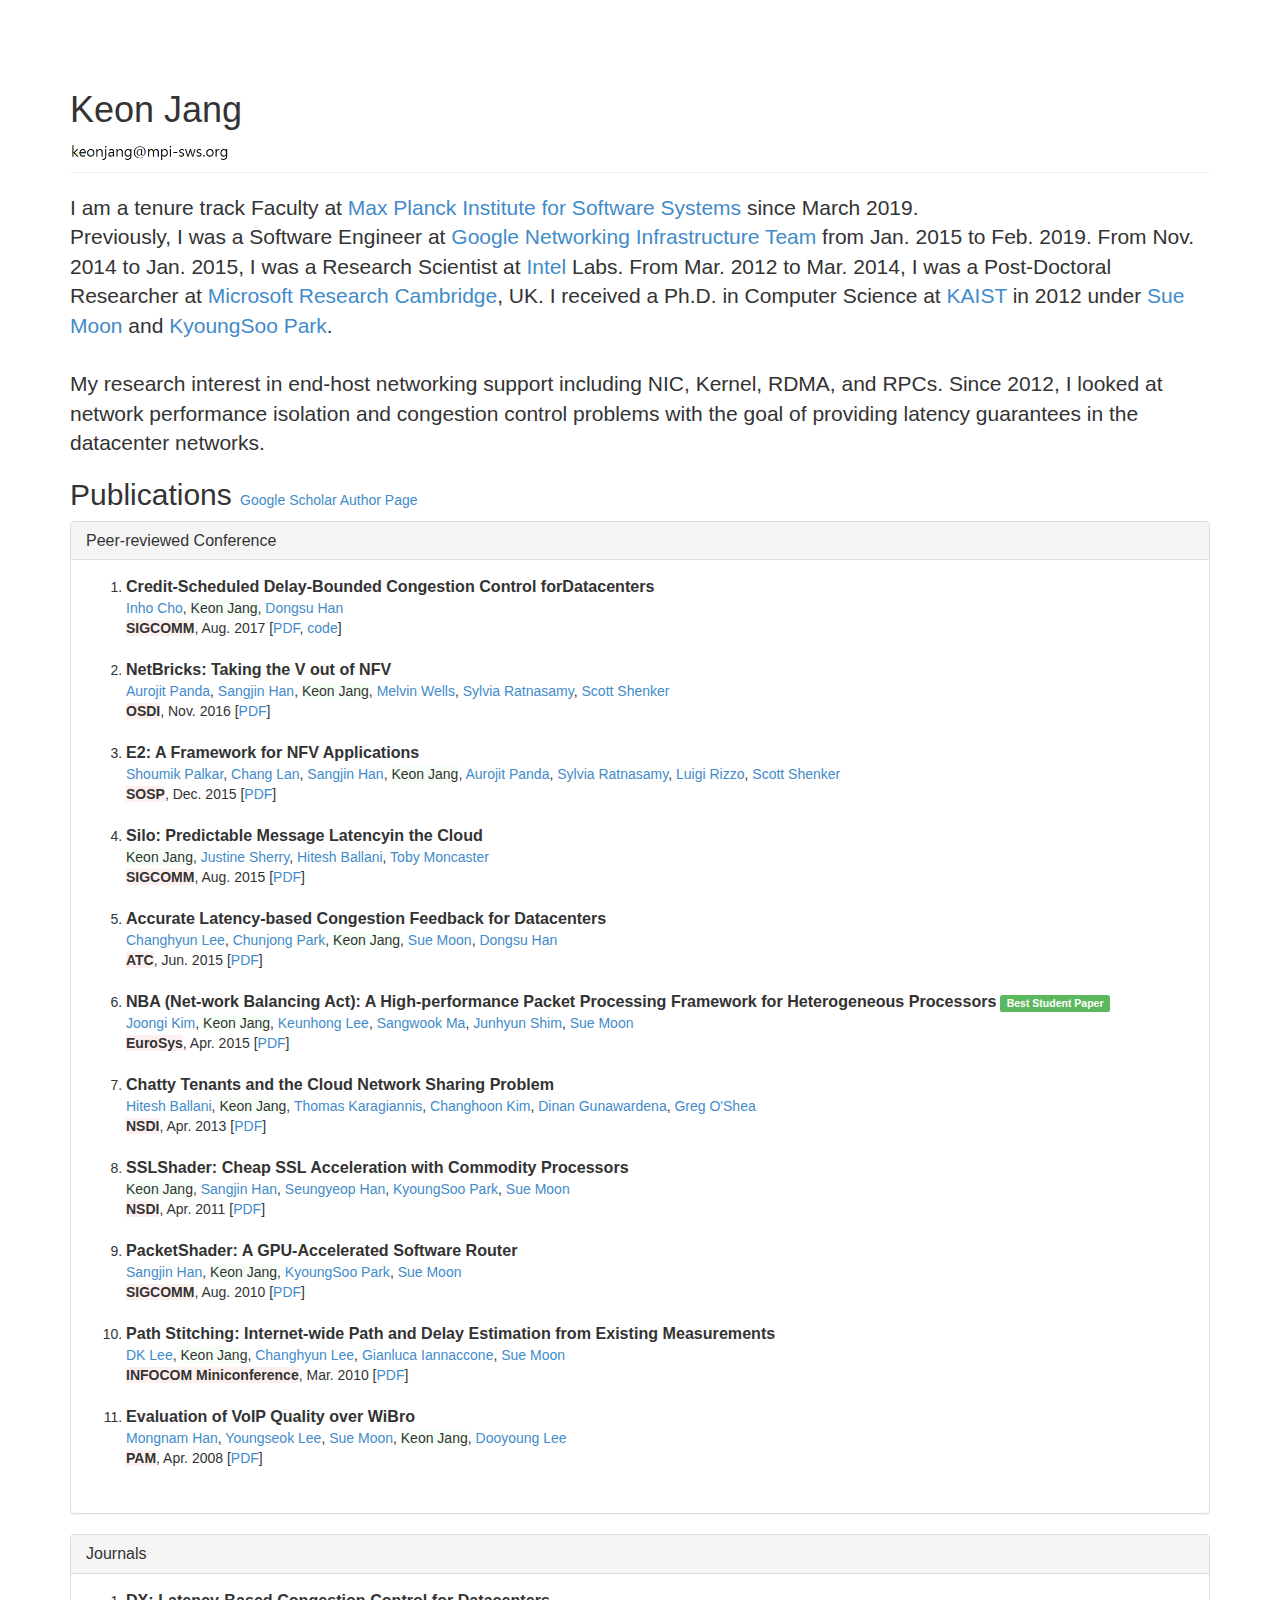
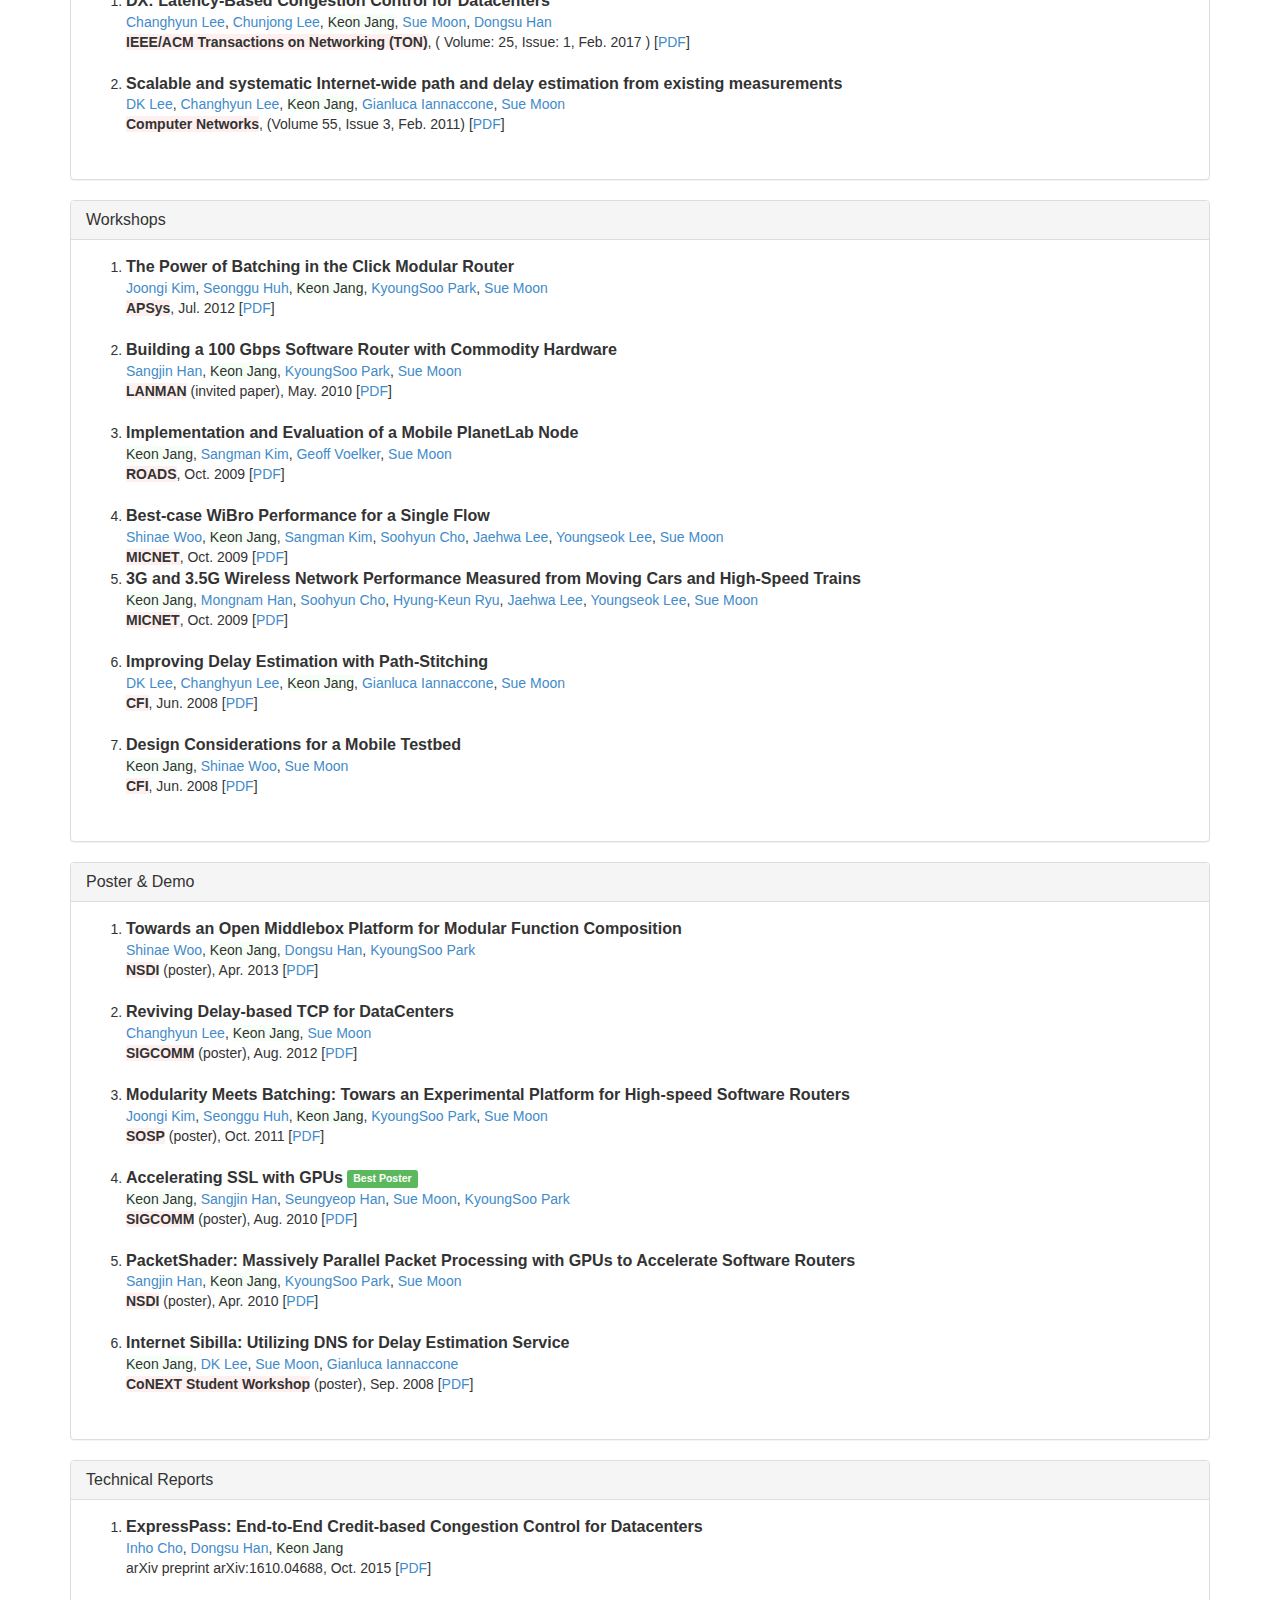
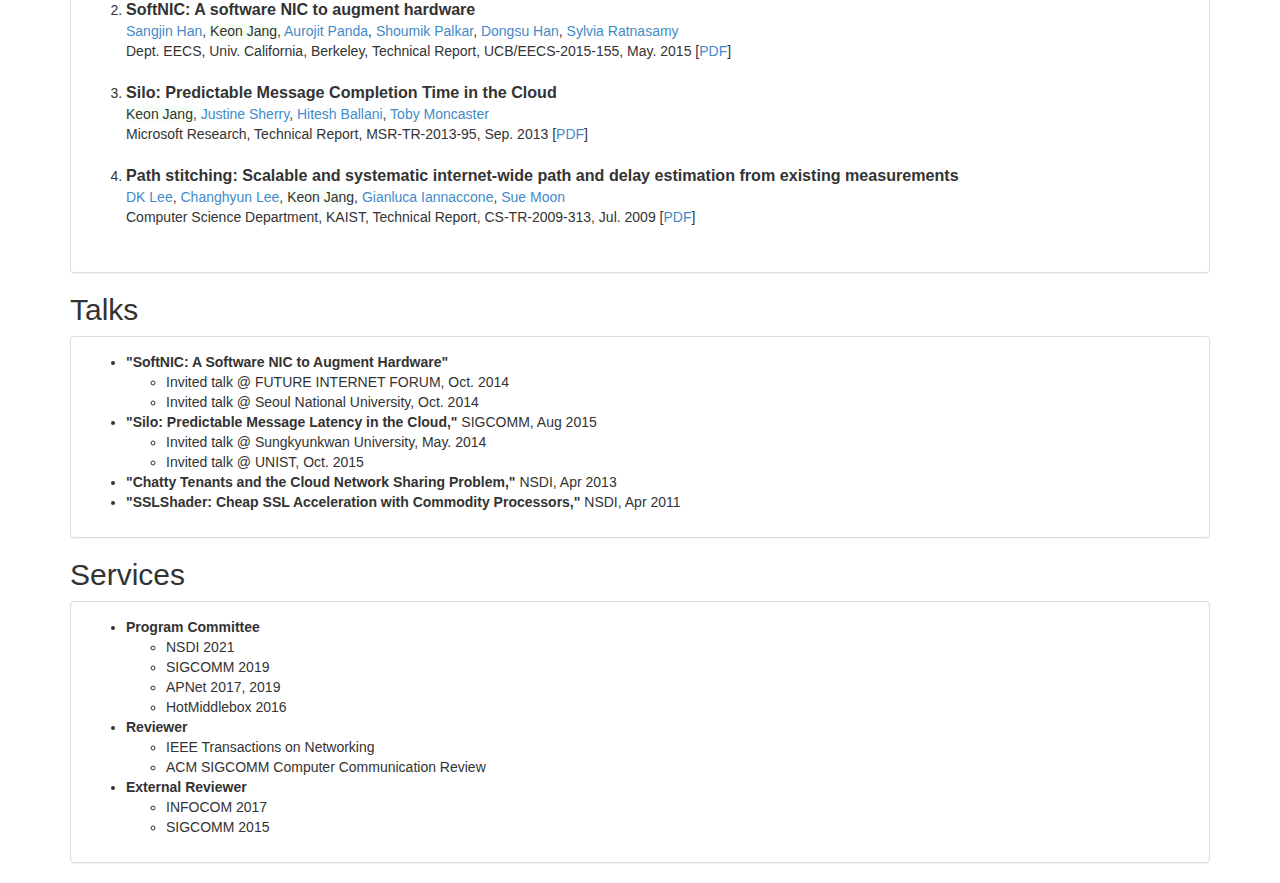
==== index.html @ 99f1eaac "Update index.html" ====
<!DOCTYPE html>
<html lang="en">
  <head>
    <meta charset="utf-8">
    <meta name="viewport" content="width=device-width, initial-scale=1.0">
    <meta name="author" content="Keon Jang">

    <title>Keon Jang</title>

    <!-- Bootstrap core CSS -->
    <link href="bootstrap/dist/css/bootstrap.css" rel="stylesheet">
    <link href="bootstrap/assets/css/docs.css" rel="stylesheet">

    <!-- Custom styles for this template -->
    <link href="sticky-footer-navbar.css" rel="stylesheet">
    <link rel="stylesheet" href="aboutv2.css" type="text/css" charset="UTF-8" media="all" />

    <!-- HTML5 shim and Respond.js IE8 support of HTML5 elements and media queries -->
    <!--[if lt IE 9]>
      <script src="../../assets/js/html5shiv.js"></script>
      <script src="../../assets/js/respond.min.js"></script>
    <![endif]-->
  </head>

  <body>
    <!-- Wrap all page content here -->
    <div id="wrap">

      <!-- Fixed navbar -->
      <!--<div class="navbar navbar-default navbar-fixed-top">
        <div class="container">
          <div class="navbar-header">
            <button type="button" class="navbar-toggle" data-toggle="collapse" data-target=".navbar-collapse">
              <span class="icon-bar"></span>
              <span class="icon-bar"></span>
              <span class="icon-bar"></span>
            </button>
          </div>
          <div class="collapse navbar-collapse">
            <ul class="nav navbar-nav">
              <li class="active"><a href="#">Home</a></li>
              <li><a href="#about">About</a></li>
              <li><a href="#contact">Contact</a></li>
              <li class="dropdown">
                <a href="#" class="dropdown-toggle" data-toggle="dropdown">Dropdown <b class="caret"></b></a>
                <ul class="dropdown-menu">
                  <li><a href="#">Action</a></li>
                  <li><a href="#">Another action</a></li>
                  <li><a href="#">Something else here</a></li>
                  <li class="divider"></li>
                  <li class="dropdown-header">Nav header</li>
                  <li><a href="#">Separated link</a></li>
                  <li><a href="#">One more separated link</a></li>
                </ul>
              </li>
            </ul>
          </div>
        </div>
      </div>-->

      <!-- Begin page content -->
      <!-- Begin page content -->
      <div class="container">
        <div class="page-header">
          <div >
          <h1 style="margin-top:30px;">Keon Jang </h1>
			<img src="./email.png" width="160" />
          </div>
          <!-- <div class="right" style="margin-top:-150px; margin-right:10px;">
          <img src="./profile.jpg" width="160" /> 
          </div> -->
        </div>
       
<p class="lead">
I am a tenure track Faculty at <a href="https://www.mpi-sws.org"> Max Planck Institute for Software Systems </a> since March 2019.<br>
Previously, I was a Software Engineer at <a href="https://research.google.com/teams/netsys/">Google Networking Infrastructure Team</a> from Jan. 2015 to Feb. 2019. 
From Nov. 2014 to Jan. 2015, I was a Research Scientist at <a href="http://www.intel.com">Intel</a> Labs.
From Mar. 2012 to Mar. 2014, I was a Post-Doctoral Researcher at <a href="https://www.microsoft.com/en-us/research/lab/microsoft-research-cambridge/">Microsoft Research Cambridge</a>, UK.
I received a Ph.D. in Computer Science at <a href="http://www.kaist.edu/html/en/index.html">KAIST</a> in 2012 under <a href="http://an.kaist.ac.kr/~sbmoon">Sue Moon</a> and <a href="http://www.ndsl.kaist.edu/~kyoungsoo/">KyoungSoo Park</a>.
<br><br>
My research interest in end-host networking support including NIC, Kernel, RDMA, and RPCs. 
Since 2012, I looked at network performance isolation and congestion control problems with the goal of providing latency guarantees in the datacenter networks. 	
<!--
I am applying for a faculty position and below are my application packet.
<ul>
<li><a href="cv.pdf">CV</a></li>
<li><a href="research_statement.pdf">Research Statement</a></li>
<li><a href="teaching_statement.pdf">Teaching Statement</a></li>
</ul>
-->


<h2>Publications <small style="font-size:14px;"><a href="https://scholar.google.com/citations?user=L-nHQIkAAAAJ&hl=en&oi=ao">Google Scholar Author Page</a></small></h2>

<div class="panel panel-default">
    <div class="panel-heading">
    <h3 class="panel-title">Peer-reviewed Conference</h3>
    </div>
    <div class="panel-body">
	<ol class="pub">
	
	<li><strong class="title">Credit-Scheduled Delay-Bounded Congestion Control forDatacenters</strong> </li>
	<ul>
		<li>
			<a class="inho">Inho Cho</a>, 
			<span class="myname">Keon Jang</span>, 
			<a class="dongsu">Dongsu Han</a> 
		</li>
		<li><strong>SIGCOMM</strong>, Aug. 2017 [<a href="papers/sigcomm17ep.pdf">PDF</a>,
		<a href="https://github.com/kaist-ina/ns2-xpass">code</a>]</li>
		<br />
	</ul>
	</li>
		
    <li><strong class="title">NetBricks: Taking the V out of NFV</strong> </li>
    <ul>
        <li>
		  <a class="panda">Aurojit Panda</a>, 
		  <a class="sangjin">Sangjin Han</a>,
		  <span class="myname">Keon Jang</span>, 
		  <a class="melvin">Melvin Wells</a>, 
		  <a class="sylvia">Sylvia Ratnasamy</a>, 
		  <a class="scott">Scott Shenker</a>
		</li>
        <li><strong>OSDI</strong>, Nov. 2016 [<a href="papers/osdi16netbricks.pdf">PDF</a>] </li>
		<br />
    </ul>
    </li>
	
    <li></a><strong class="title">E2: A Framework for NFV Applications</strong> </li>
    <ul>
        <li>
		  <a class="shoumik">Shoumik Palkar</a>,
		  <a class="chang">Chang Lan</a>, 
		  <a class="sangjin">Sangjin Han</a>,
		  <span class="myname">Keon Jang</span>, 
		  <a class="panda">Aurojit Panda</a>, 
		  <a class="sylvia">Sylvia Ratnasamy</a>, 
		  <a class="luigi">Luigi Rizzo</a>, 
		  <a class="scott">Scott Shenker</a>
		</li>
        <li><strong>SOSP</strong>, Dec. 2015 [<a href="papers/sosp15e2.pdf">PDF</a>] </li>
		<br />
    </ul>

	<li></a><strong class="title">Silo: Predictable Message Latencyin the Cloud</strong> </li>
    <ul>
        <li>
		  <span class="myname">Keon Jang</span>, 
		  <a class="justine">Justine Sherry</a>, 
		  <a class="hitesh">Hitesh Ballani</a>, 
		  <a class="toby">Toby Moncaster</a>
		</li>
        <li><strong>SIGCOMM</strong>, Aug. 2015 [<a href="papers/sigcomm15silo.pdf">PDF</a>] </li>
		<br />
    </ul>
	
	<li></a><strong class="title">Accurate Latency-based Congestion Feedback for Datacenters</strong> </li>
    <ul>
        <li>
		  <a class="changhyun">Changhyun Lee</a>, 
		  <a class="chunjong">Chunjong Park</a>, 
		  <span class="myname">Keon Jang</span>, 
		  <a class="sue">Sue Moon</a>, 
		  <a class="dongsu">Dongsu Han</a> 
		</li>
        <li><strong>ATC</strong>, Jun. 2015 [<a href="papers/atc15dx.pdf">PDF</a>] </li>
		<br />
    </ul>

	<li></a><strong class="title">NBA (Net-work Balancing Act): A High-performance Packet Processing Framework for Heterogeneous Processors</strong>  <span class="label label-success">Best Student Paper</span> </li>
    <ul>
        <li>
		  <a class="joongi">Joongi Kim</a>, 
		  <span class="myname">Keon Jang</span>, 
		  <a class="keunhong">Keunhong Lee</a>,
		  <a class="sangwook">Sangwook Ma</a>,
		  <a class="junhyun">Junhyun Shim</a>,
		  <a class="sue">Sue Moon</a>
		</li>
        <li><strong>EuroSys</strong>, Apr. 2015 [<a href="papers/eurosys15nba.pdf">PDF</a>] </li>
		<br />
    </ul>

	<li></a><strong class="title">Chatty Tenants and the Cloud Network Sharing Problem</strong> </li>
    <ul>
        <li>
			<a class="hitesh">Hitesh Ballani</a>, 
			<span class="myname">Keon Jang</span>, 
			<a class="thomas">Thomas Karagiannis</a>,
			<a class="changhoon">Changhoon Kim</a>,
			<a class="dinan">Dinan Gunawardena</a>,
			<a class="greg">Greg O'Shea</a>
		</li>
        <li><strong>NSDI</strong>, Apr. 2013 [<a href="papers/nsdi13hadrian.pdf">PDF</a>] </li>
		<br />
    </ul>

	<li></a><strong class="title">SSLShader: Cheap SSL Acceleration with Commodity Processors</strong> </li>
    <ul>
        <li>
		  <span class="myname">Keon Jang</span>, 
		  <a class="sangjin">Sangjin Han</a>,
		  <a class="seungyeop">Seungyeop Han</a>,
		  <a class="kyoungsoo">KyoungSoo Park</a>,
		  <a class="sue">Sue Moon</a>
		</li>
        <li><strong>NSDI</strong>, Apr. 2011 [<a href="papers/nsdi11ssl.pdf">PDF</a>] </li>
		<br />
    </ul>

	<li></a><strong class="title">PacketShader: A GPU-Accelerated Software Router</strong> </li>
    <ul>
        <li>
		  <a class="sangjin">Sangjin Han</a>,
		  <span class="myname">Keon Jang</span>, 
		  <a class="kyoungsoo">KyoungSoo Park</a>,
		  <a class="sue">Sue Moon</a>
		</li>
        <li><strong>SIGCOMM</strong>, Aug. 2010 [<a href="papers/sigcomm10ps.pdf">PDF</a>] </li>
		<br />
    </ul>
	
	<li></a><strong class="title">Path Stitching: Internet-wide Path and Delay Estimation from Existing Measurements</strong> </li>
    <ul>
        <li>
		  <a class="dk">DK Lee</a>,
		  <span class="myname">Keon Jang</span>, 
		  <a class="changhyun">Changhyun Lee</a>, 
		  <a class="gianluca">Gianluca Iannaccone</a>,
		  <a class="sue">Sue Moon</a>
		</li>
        <li><strong>INFOCOM Miniconference</strong>, Mar. 2010 [<a href="papers/infocom10ps.pdf">PDF</a>] </li>
		<br />
    </ul>
	
	<li></a><strong class="title">Evaluation of VoIP Quality over WiBro</strong> </li>
    <ul>
        <li>
		  <a class="mongnam">Mongnam Han</a>,
		  <a class="youngseok">Youngseok Lee</a>,
		  <a class="sue">Sue Moon</a>,
		  <span class="myname">Keon Jang</span>, 
		  <a class="dooyoung">Dooyoung Lee</a>
		</li>
        <li><strong>PAM</strong>, Apr. 2008 [<a href="papers/pam08wibro.pdf">PDF</a>] </li>
		<br />
    </ul>
	
    </ol>
    </div>
</div>

<div class="panel panel-default">
    <div class="panel-heading">
    <h3 class="panel-title">Journals</h3>
    </div>
    <div class="panel-body">
	<ol class="pub">
		<li><strong class="title">DX: Latency-Based Congestion Control for Datacenters</strong>
		<ul>
			<li>
				<a class="changhyun">Changhyun Lee</a>, 
				<a class="chunjong">Chunjong Lee</a>, 
				<span class="myname">Keon Jang</span>, 
				<a class="sue">Sue Moon</a>,
				<a class="dongsu">Dongsu Han</a>
			</li>
			<li> <strong>IEEE/ACM Transactions on Networking (TON)</strong>, ( Volume: 25, Issue: 1, Feb. 2017 ) [<a href="papers/ton17dx.pdf">PDF</a>]</li>
		</ul>
        <br />
		
		<li><strong class="title">Scalable and systematic Internet-wide path and delay estimation from existing measurements</strong>
		<ul>
			<li>
				<a class="dk">DK Lee</a>, 
				<a class="changhyun">Changhyun Lee</a>, 
				<span class="myname">Keon Jang</span>, 
				<a class="gianluca">Gianluca Iannaccone</a>,
				<a class="sue">Sue Moon</a>
			</li>
			<li> <strong>Computer Networks</strong>, (Volume 55, Issue 3, Feb. 2011) [<a href="papers/cn11ps.pdf">PDF</a>]</li>
		</ul>
        <br />
	</ol>
	</div>
</div>

<div class="panel panel-default">
    <div class="panel-heading">
    <h3 class="panel-title">Workshops</h3>
    </div>
    <div class="panel-body">
	<ol class="pub">
		<li><strong class="title">The Power of Batching in the Click Modular Router</strong>
		<ul>
			<li>
				<a class="joongi">Joongi Kim</a>,
				<a class="seonggu">Seonggu Huh</a>,
				<span class="myname">Keon Jang</span>, 
				<a class="kyoungsoo">KyoungSoo Park</a>,
				<a class="sue">Sue Moon</a>
			</li>
			<li> <strong>APSys</strong>, Jul. 2012 [<a href="papers/apsys12doubleclick.pdf">PDF</a>]</li>
        <br />
		</ul>
		
		<li><strong class="title">Building a 100 Gbps Software Router with Commodity Hardware</strong>
		<ul>
			<li>
				<a class="sangjin">Sangjin Han</a>,
				<span class="myname">Keon Jang</span>, 
				<a class="kyoungsoo">KyoungSoo Park</a>,
				<a class="sue">Sue Moon</a>
			</li>
		<li> <strong>LANMAN</strong> (invited paper), May. 2010 [<a href="papers/lanman10.pdf">PDF</a>]</li>
		</ul>
        <br />

		<li><strong class="title">Implementation and Evaluation of a Mobile PlanetLab Node</strong>
		<ul>
			<li>
				<span class="myname">Keon Jang</span>, 
				<a class="sangman">Sangman Kim</a>,
				<a class="geoff">Geoff Voelker</a>,
				<a class="sue">Sue Moon</a>
			</li>
		<li> <strong>ROADS</strong>, Oct. 2009 [<a href="papers/roads09.pdf">PDF</a>]</li>
		</ul>
        <br />

		<li><strong class="title">Best-case WiBro Performance for a Single Flow</strong>
		<ul>
			<li>
				<a class="shinae">Shinae Woo</a>,
				<span class="myname">Keon Jang</span>, 
				<a class="sangman">Sangman Kim</a>,
				<a class="soohyun">Soohyun Cho</a>,
				<a class="jaehwa">Jaehwa Lee</a>,
				<a class="youngseok">Youngseok Lee</a>,
				<a class="sue">Sue Moon</a>
			</li>
		<li> <strong>MICNET</strong>, Oct. 2009 [<a href="papers/micnet09wibro.pdf">PDF</a>]</li>
		</ul>
		
		<li><strong class="title">3G and 3.5G Wireless Network Performance Measured from Moving Cars and High-Speed Trains</strong>
		<ul>
			<li>
				<span class="myname">Keon Jang</span>, 
				<a class="shinae">Mongnam Han</a>,
				<a class="soohyun">Soohyun Cho</a>,
				<a class="hyungkeun">Hyung-Keun Ryu</a>,
				<a class="jaehwa">Jaehwa Lee</a>,
				<a class="youngseok">Youngseok Lee</a>,
				<a class="sue">Sue Moon</a>
			</li>
		<li> <strong>MICNET</strong>, Oct. 2009 [<a href="papers/micnet09trains.pdf">PDF</a>]</li>
		</ul>
        <br />
		
		<li><strong class="title">Improving Delay Estimation with Path-Stitching</strong>
		<ul>
			<li>
				<a class="dk">DK Lee</a>,
				<a class="changhyun">Changhyun Lee</a>,
				<span class="myname">Keon Jang</span>, 
				<a class="gianluca">Gianluca Iannaccone</a>,
				<a class="sue">Sue Moon</a>
			</li>
		<li> <strong>CFI</strong>, Jun. 2008 [<a href="papers/cfi08ps.pdf">PDF</a>]</li>
		</ul>
        <br />
		
		<li><strong class="title">Design Considerations for a Mobile Testbed</strong>
		<ul>
			<li>

				<span class="myname">Keon Jang</span>, 
				<a class="shinae">Shinae Woo</a>,
				<a class="sue">Sue Moon</a>
			</li>
		<li> <strong>CFI</strong>, Jun. 2008 [<a href="papers/cfi08mpl.pdf">PDF</a>]</li>
		</ul>
        <br />
	</ol>
	</div>
</div>

<div class="panel panel-default">
    <div class="panel-heading">
    <h3 class="panel-title">Poster &amp; Demo</h3>
    </div>
    <div class="panel-body">
	<ol class="pub">
		<li><strong class="title">Towards an Open Middlebox Platform for Modular Function Composition</strong></li>
		<ul>
			<li>
				<a class="shinae">Shinae Woo</a>, 
				<span class="myname">Keon Jang</span>, 
				<a class="dongsu">Dongsu Han</a>, 
				<a class="kyoungsoo">KyoungSoo Park</a> 
			</li>
			<li> <strong>NSDI</strong> (poster), Apr. 2013 [<a href="posters/nsdi13mos.pdf">PDF</a>]</li>
		</ul>
        <br />

		<li><strong class="title">Reviving Delay-based TCP for DataCenters</strong>
		<ul>
			<li>
				<a class="changhyun">Changhyun Lee</a>, 
				<span class="myname">Keon Jang</span>, 
				<a class="sue">Sue Moon</a>
			</li>
			<li> <strong>SIGCOMM</strong> (poster), Aug. 2012 [<a href="posters/sigcomm12dx.pdf">PDF</a>]</li>
		</ul>
        <br />
		
		<li><strong class="title">Modularity Meets Batching: Towars an Experimental Platform for High-speed Software Routers</strong>
		<ul>
			<li>
				<a class="joongi">Joongi Kim</a>,
				<a class="seonggu">Seonggu Huh</a>,
				<span class="myname">Keon Jang</span>, 
				<a class="kyoungsoo">KyoungSoo Park</a>,
				<a class="sue">Sue Moon</a>
			</li>
			<li> <strong>SOSP</strong> (poster), Oct. 2011 [<a href="posters/sosp11doubleclick.pdf">PDF</a>]</li>
        <br />
		</ul>
		
		<li><strong class="title">Accelerating SSL with GPUs</strong> <span class="label label-success">Best Poster</span>
		<ul>
			<li> 
				<span class="myname">Keon Jang</span>, 
				<a class="sangjin">Sangjin Han</a>, 
				<a class="seungyeop">Seungyeop Han</a>, 
				<a class="sue">Sue Moon</a>, 
				<a class="kyoungsoo">KyoungSoo Park</a>
			</li>
			<li> <strong>SIGCOMM</strong> (poster), Aug. 2010 [<a href="posters/sigcomm10ssl.pdf">PDF</a>]</li>
        <br />
		</ul>
	
		<li><strong class="title">PacketShader: Massively Parallel Packet Processing with GPUs to Accelerate Software Routers</strong>
		<ul>
			<li>
				<a class="sangjin">Sangjin Han</a>,
				<span class="myname">Keon Jang</span>, 
				<a class="kyoungsoo">KyoungSoo Park</a>,
				<a class="sue">Sue Moon</a>
			</li>
		<li> <strong>NSDI</strong> (poster), Apr. 2010 [<a href="posters/nsdi10ps.pdf">PDF</a>]</li>
		</ul>
        <br />

		<li><strong class="title">Internet Sibilla: Utilizing DNS for Delay Estimation Service</strong>
		<ul>
			<li>
				<span class="myname">Keon Jang</span>, 
				<a class="dk">DK Lee</a>,
				<a class="sue">Sue Moon</a>,
				<a class="gianluca">Gianluca Iannaccone</a>
			</li>
		<li> <strong>CoNEXT Student Workshop</strong> (poster), Sep. 2008 [<a href="posters/conext08sibilla.pdf">PDF</a>]</li>
		</ul>
        <br />

	</ol>
	</div>
</div>

<div class="panel panel-default">
    <div class="panel-heading">
    <h3 class="panel-title">Technical Reports</h3>
    </div>
    <div class="panel-body">
	<ol class="pub">
		<li><strong class="title">ExpressPass: End-to-End Credit-based Congestion Control for Datacenters</strong>
		<ul>
			<li>
				<a class="inho">Inho Cho</a>,
				<a class="dongsu">Dongsu Han</a>, 
				<span class="myname">Keon Jang</span> 
			</li>
		<li> arXiv preprint arXiv:1610.04688, Oct. 2015 [<a href="https://arxiv.org/pdf/1610.04688">PDF</a>]</li>
		</ul>
        <br />
		
		<li><strong class="title">SoftNIC: A software NIC to augment hardware</strong>
		<ul>
			<li>
				<a class="sangjin">Sangjin Han</a>,
				<span class="myname">Keon Jang</span>, 
				<a class="panda">Aurojit Panda</a>, 
				<a class="shoumik">Shoumik Palkar</a>,
				<a class="dongsu">Dongsu Han</a>, 
				<a class="sylvia">Sylvia Ratnasamy</a> 
			</li>
		<li> Dept. EECS, Univ. California, Berkeley, Technical Report, UCB/EECS-2015-155, May. 2015 [<a href="papers/ucb15softnic.pdf">PDF</a>]</li>
		</ul>
        <br />
		
		<li><strong class="title">Silo: Predictable Message Completion Time in the Cloud</strong>
		<ul>
			<li>
				<span class="myname">Keon Jang</span>, 
				<a class="justine">Justine Sherry</a>, 
				<a class="hitesh">Hitesh Ballani</a>, 
				<a class="toby">Toby Moncaster</a>
			</li>
		<li> Microsoft Research, Technical Report, MSR-TR-2013-95, Sep. 2013 [<a href="papers/msr13silo.pdf">PDF</a>]</li>
		</ul>
        <br />
		
		<li><strong class="title">Path stitching: Scalable and systematic internet-wide path and delay estimation from existing measurements</strong>
		<ul>
			<li>
				<a class="dk">DK Lee</a>,
				<a class="changhyun">Changhyun Lee</a>,
				<span class="myname">Keon Jang</span>, 
				<a class="gianluca">Gianluca Iannaccone</a>,
				<a class="sue">Sue Moon</a>
			</li>
		<li> Computer Science Department, KAIST, Technical Report, CS-TR-2009-313, Jul. 2009 [<a href="papers/kaist09ps.pdf">PDF</a>]</li>
		</ul>
        <br />
	</ol>
	</div>
</div>



<h2>Talks</h2>
<div class="panel panel-default">
<div class="panel-body">
<ul>
	<li><strong>"SoftNIC: A Software NIC to Augment Hardware"</strong></li>
	<ul>
		<li>Invited talk @ FUTURE INTERNET FORUM, Oct. 2014 </li>
		<li>Invited talk @ Seoul National University, Oct. 2014</li>
	</ul>
	<li><strong>"Silo: Predictable Message Latency in the Cloud,"</strong> SIGCOMM, Aug 2015 </li>
	<ul>
        <li>Invited talk @ Sungkyunkwan University, May. 2014 </li>
		<li>Invited talk @ UNIST, Oct. 2015</li>
    </ul>
	<li><strong>"Chatty Tenants and the Cloud Network Sharing Problem,"</strong> NSDI, Apr 2013 </li>
    <li><strong>"SSLShader: Cheap SSL Acceleration with Commodity Processors,"</strong> NSDI, Apr 2011 </li>
</ul>
</div>
</div>

<h2>Services</h2>
<div class="panel panel-default">
<div class="panel-body">
<ul>
    <li><strong>Program Committee</strong>
    <ul>
	    <li>NSDI 2021</li>    
	    <li>SIGCOMM 2019</li>
	    <li>APNet 2017, 2019</li>
	    <li>HotMiddlebox 2016</li>
    </ul>
    <li><strong>Reviewer</strong>
    <ul>
        <li>IEEE Transactions on Networking</li>
		<li>ACM SIGCOMM Computer Communication Review</li>
    </ul>
    </li>
    <li><strong>External Reviewer</strong>
    <ul>
        <li>INFOCOM 2017</li>
        <li>SIGCOMM 2015</li>
     </ul></li>

</ul>
</div>
</div>


    <!-- Bootstrap core JavaScript
    ================================================== -->
    <!-- Placed at the end of the document so the pages load faster -->
    <script src="bootstrap/assets/js/jquery.js"></script>
    <script src="bootstrap/dist/js/bootstrap.min.js"></script>
<script type="text/javascript">
	var coauthors = new Array();

	coauthors["keon"] = "http://research.microsoft.com/en-us/people/keonjang/";
	coauthors["sue"] = "http://an.kaist.ac.kr/~sbmoon/";
	coauthors["kyoungsoo"] = "http://www.ndsl.kaist.edu/~kyoungsoo/";
    coauthors["sangjin"] = "http://www.eecs.berkeley.edu/~sangjin/";
	coauthors["sue"] = "http://an.kaist.ac.kr/~sbmoon/";
	//coauthors["inho"] = "";
	coauthors["dongsu"] = "http://ina.kaist.ac.kr/~dongsuh/";
	coauthors["panda"] = "https://people.eecs.berkeley.edu/~apanda/";
	//coauthors["melvin"] = "";
	coauthors["sylvia"] = "https://people.eecs.berkeley.edu/~sylvia/";
	coauthors["scott"] = "https://www2.eecs.berkeley.edu/Faculty/Homepages/shenker.html";
	coauthors["shoumik"] = "https://shoumik.xyz/";
	coauthors["chang"] = "https://changlan.org/";
	coauthors["luigi"] = "http://info.iet.unipi.it/~luigi/";
	coauthors["justine"] = "http://people.eecs.berkeley.edu/~justine/";
	coauthors["toby"] = "http://www.moncaster.com/about.html";
	coauthors["hitesh"] = "https://www.microsoft.com/en-us/research/people/hiballan/";
	coauthors["joongi"] = "https://an.kaist.ac.kr/~joongi/";
	coauthors["changhyun"] = "http://an.kaist.ac.kr/~chlee/";
	coauthors["chunjong"] = "https://nmsl.kaist.ac.kr/~cjpark/";
	coauthors["keunhong"] = "https://an.kaist.ac.kr/~khlee/";
	coauthors["sangwook"] = "https://an.kaist.ac.kr/~sangwook/";
	coauthors["junhyun"] = "https://an.kaist.ac.kr/~junhyun/";
	coauthors["thomas"] = "https://www.microsoft.com/en-us/research/people/thomkar/";
	coauthors["changhoon"] = "https://www.linkedin.com/in/changhoon-kim-b3394317";
	//coauthors["dinan"] = "https://uk.linkedin.com/in/dinangunawardena";
	coauthors["greg"] = "https://www.microsoft.com/en-us/research/people/gregos/";
	//coauthors["dk"] = "http://an.kaist.ac.kr/~dklee/";
	//coauthors["gianluca"] = "https://www.linkedin.com/in/gianluca-iannaccone-7036491";
	//coauthors["mongnam"] = "https://kr.linkedin.com/in/mongnam-han-6671756";
	//coauthors["dooyoung"] = "";
	coauthors["youngseok"] = "http://yslee.cs-cnu.org/";
	coauthors["geoff"] = "http://cseweb.ucsd.edu/~voelker/";
	//coauthors["soohyun"] = "";
	//coauthors["hyungkeun"] = "";
	//coauthors["jaehwa"] = "";
	
		
	for(var coauthor in coauthors) {
		jQuery("."+coauthor).attr("href", coauthors[coauthor]);
	}
</script>
<!-- Global site tag (gtag.js) - Google Analytics -->
<script async src="https://www.googletagmanager.com/gtag/js?id=UA-110881792-1"></script>
<script>
  window.dataLayer = window.dataLayer || [];
  function gtag(){dataLayer.push(arguments);}
  gtag('js', new Date());

  gtag('config', 'UA-110881792-1');
</script>

  </body>
</html>
---- bootstrap/assets/css/docs.css ----
/*
 * Bootstrap Documentation
 * Special styles for presenting Bootstrap's documentation and code examples.
 *
 * Table of contents:
 *
 * Scaffolding
 * Main navigation
 * Footer
 * Social buttons
 * Homepage
 * Page headers
 * Old docs callout
 * Ads
 * Side navigation
 * Docs sections
 * Callouts
 * Grid styles
 * Examples
 * Code snippets (highlight)
 * Responsive tests
 * Glyphicons
 * Customizer
 * Miscellaneous
 */


/*
 * Scaffolding
 *
 * Update the basics of our documents to prep for docs content.
 */

body {
  position: relative; /* For scrollyspy */
  padding-top: 50px; /* Account for fixed navbar */
}

/* Keep code small in tables on account of limited space */
.table code {
  font-size: 13px;
  font-weight: normal;
}

/* Outline button for use within the docs */
.btn-outline {
  color: #563d7c;
  background-color: #fff;
  border-color: #e5e5e5;
}
.btn-outline:hover,
.btn-outline:focus,
.btn-outline:active {
  color: #fff;
  background-color: #563d7c;
  border-color: #563d7c;
}

/* Inverted outline button (white on dark) */
.btn-outline-inverse {
  color: #fff;
  background-color: transparent;
  border-color: #cdbfe3;
}
.btn-outline-inverse:hover,
.btn-outline-inverse:focus,
.btn-outline-inverse:active {
  color: #563d7c;
  text-shadow: none;
  background-color: #fff;
  border-color: #fff;
}


/*
 * Main navigation
 *
 * Turn the `.navbar` at the top of the docs purple.
 */

.bs-docs-nav {
  text-shadow: 0 -1px 0 rgba(0,0,0,.15);
  background-color: #563d7c;
  border-color: #463265;
  box-shadow: 0 1px 0 rgba(255,255,255,.1);
}
.bs-docs-nav .navbar-collapse {
  border-color: #463265;
}
.bs-docs-nav .navbar-brand {
  color: #fff;
}
.bs-docs-nav .navbar-nav > li > a {
  color: #cdbfe3;
}
.bs-docs-nav .navbar-nav > li > a:hover {
  color: #fff;
}
.bs-docs-nav .navbar-nav > .active > a,
.bs-docs-nav .navbar-nav > .active > a:hover {
  color: #fff;
  background-color: #463265;
}
.bs-docs-nav .navbar-toggle {
  border-color: #563d7c;
}
.bs-docs-nav .navbar-toggle:hover {
  background-color: #463265;
  border-color: #463265;
}


/*
 * Footer
 *
 * Separated section of content at the bottom of all pages, save the homepage.
 */

.bs-footer {
  padding-top: 40px;
  padding-bottom: 30px;
  margin-top: 100px;
  color: #777;
  text-align: center;
  border-top: 1px solid #e5e5e5;
}
.footer-links {
  margin: 10px 0;
  padding-left: 0;
}
.footer-links li {
  display: inline;
  padding: 0 2px;
}
.footer-links li:first-child {
  padding-left: 0;
}

@media (min-width: 768px) {
  .bs-footer {
    text-align: left;
  }
  .bs-footer p {
    margin-bottom: 0;
  }
}


/*
 * Social buttons
 *
 * Twitter and GitHub social action buttons (for homepage and footer).
 */

.bs-social {
  margin-top: 20px;
  margin-bottom: 20px;
  text-align: center;
}
.bs-social-buttons {
  display: inline-block;
  margin-bottom: 0;
  padding-left: 0;
  list-style: none;
}
.bs-social-buttons li {
  display: inline-block;
  line-height: 1;
  padding: 5px 8px;
}
.bs-social-buttons .twitter-follow-button {
  width: 225px !important;
}
.bs-social-buttons .twitter-share-button {
  width: 98px !important;
}
/* Style the GitHub buttons via CSS instead of inline attributes */
.github-btn {
  border: 0;
  overflow: hidden;
}

@media screen and (min-width: 768px) {
  .bs-social {
    text-align: left;
  }
  .bs-social-buttons li:first-child {
    padding-left: 0;
  }
}


/*
 * Topography, yo!
 *
 * Apply the map background via base64 and relevant colors where we need 'em.
 */

.bs-docs-home,
.bs-header {
  color: #cdbfe3;
  background-color: #563d7c;
  background-image: url([data-uri]);
}


/*
 * Homepage
 *
 * Tweaks to the custom homepage and the masthead (main jumbotron).
 */

 /* Masthead (headings and download button) */
 .bs-masthead {
  position: relative;
  padding: 30px 15px;
  text-align: center;
  text-shadow: 0 1px 0 rgba(0,0,0,.15);
}
.bs-masthead h1 {
  font-size: 50px;
  line-height: 1;
  color: #fff;
}
.bs-masthead .btn-outline {
  margin-top: 20px;
  margin-bottom: 20px;
  padding: 18px 24px;
  font-size: 21px;
}

/* Links to project-level content like the repo, Expo, etc */
.bs-masthead-links {
  margin-top: 20px;
  margin-bottom: 20px;
  padding: 0 15px;
  list-style: none;
  text-align: center;
}
.bs-masthead-links li {
  display: inline;
}
.bs-masthead-links li + li {
  margin-left: 20px;
}
.bs-masthead-links a {
  color: #fff;
}

@media screen and (min-width: 768px) {
  .bs-masthead {
    text-align: left;
    padding-top:    140px;
    padding-bottom: 140px;
  }
  .bs-masthead h1 {
    font-size: 100px;
  }
  .bs-masthead .lead {
    margin-right: 25%;
    font-size: 30px;
  }
  .bs-masthead-links {
    padding: 0;
    text-align: left;
  }
}


/*
 * Page headers
 *
 * Jumbotron-esque headers at the top of every page that's not the homepage.
 */


/* Page headers */
.bs-header {
  padding: 30px 15px 40px; /* side padding builds on .container 15px, so 30px */
  font-size: 16px;
  text-align: center;
  text-shadow: 0 1px 0 rgba(0,0,0,.15);
}
.bs-header h1 {
  color: #fff;
}
.bs-header p {
  font-weight: 300;
  line-height: 1.5;
}
.bs-header .container {
  position: relative;
}

@media screen and (min-width: 768px) {
  .bs-header {
    font-size: 21px;
    text-align: left;
  }
  .bs-header h1 {
    font-size: 60px;
    line-height: 1;
  }
}

@media screen and (min-width: 992px) {
  .bs-header h1,
  .bs-header p {
    margin-right: 380px;
  }
}


/*
 * Carbon ads
 *
 * Single display ad that shows on all pages (except homepage) in page headers.
 * The hella `!important` is required for any pre-set property.
 */

.carbonad {
  width: auto !important;
  margin: 50px -30px -40px !important;
  padding: 20px !important;
  overflow: hidden; /* clearfix */
  height: auto !important;
  font-size: 13px !important;
  line-height: 16px !important;
  text-align: left;
  background: #463265 !important;
  border: 0 !important;
  box-shadow: inset 0 3px 5px rgba(0,0,0,.075);
}
.carbonad-img {
  margin: 0 !important;
}
.carbonad-text,
.carbonad-tag {
  float: none !important;
  display: block !important;
  width: auto !important;
  height: auto !important;
  margin-left: 145px !important;
  font-family: "Helvetica Neue", Helvetica, Arial, sans-serif !important;
}
.carbonad-text {
  padding-top: 0 !important;
}
.carbonad-tag {
  color: #cdbfe3 !important;
  text-align: left !important;
}
.carbonad-text a,
.carbonad-tag a {
  color: #fff !important;
}
.carbonad #azcarbon > img {
  display: none; /* hide what I assume are tracking images */
}

@media screen and (min-width: 768px) {
  .carbonad {
    margin: 0 !important;
    border-radius: 4px;
    box-shadow: inset 0 3px 5px rgba(0,0,0,.075), 0 1px 0 rgba(255,255,255,.1);
  }
}

@media screen and (min-width: 992px) {
  .carbonad {
    position: absolute;
    top: 20px;
    right: 0;
    padding: 15px !important;
    width: 330px !important;
    min-height: 132px;
  }
}


/*
 * Callout for 2.3.2 docs
 *
 * Only appears below page headers (not on the homepage). The homepage gets its
 * own link with the masthead links.
 */

.bs-old-docs {
  padding: 15px 20px;
  color: #777;
  background-color: #fafafa;
  border-top: 1px solid #fff;
  border-bottom: 1px solid #e5e5e5;
}
.bs-old-docs strong {
  color: #555;
}


/*
 * Side navigation
 *
 * Scrollspy and affixed enhanced navigation to highlight sections and secondary
 * sections of docs content.
 */

/* By default it's not affixed in mobile views, so undo that */
.bs-sidebar.affix {
  position: static;
}

/* First level of nav */
.bs-sidenav {
  margin-top: 30px;
  margin-bottom: 30px;
  padding-top:    10px;
  padding-bottom: 10px;
  text-shadow: 0 1px 0 #fff;
  background-color: #f7f5fa;
  border-radius: 5px;
}

/* All levels of nav */
.bs-sidebar .nav > li > a {
  display: block;
  color: #716b7a;
  padding: 5px 20px;
}
.bs-sidebar .nav > li > a:hover,
.bs-sidebar .nav > li > a:focus {
  text-decoration: none;
  background-color: #e5e3e9;
  border-right: 1px solid #dbd8e0;
}
.bs-sidebar .nav > .active > a,
.bs-sidebar .nav > .active:hover > a,
.bs-sidebar .nav > .active:focus > a {
  font-weight: bold;
  color: #563d7c;
  background-color: transparent;
  border-right: 1px solid #563d7c;
}

/* Nav: second level (shown on .active) */
.bs-sidebar .nav .nav {
  display: none; /* Hide by default, but at >768px, show it */
  margin-bottom: 8px;
}
.bs-sidebar .nav .nav > li > a {
  padding-top:    3px;
  padding-bottom: 3px;
  padding-left: 30px;
  font-size: 90%;
}

/* Show and affix the side nav when space allows it */
@media screen and (min-width: 992px) {
  .bs-sidebar .nav > .active > ul {
    display: block;
  }
  /* Widen the fixed sidebar */
  .bs-sidebar.affix,
  .bs-sidebar.affix-bottom {
    width: 213px;
  }
  .bs-sidebar.affix {
    position: fixed; /* Undo the static from mobile first approach */
    top: 80px;
  }
  .bs-sidebar.affix-bottom {
    position: absolute; /* Undo the static from mobile first approach */
  }
  .bs-sidebar.affix-bottom .bs-sidenav,
  .bs-sidebar.affix .bs-sidenav {
    margin-top: 0;
    margin-bottom: 0;
  }
}
@media screen and (min-width: 1200px) {
  /* Widen the fixed sidebar again */
  .bs-sidebar.affix-bottom,
  .bs-sidebar.affix {
    width: 263px;
  }
}


/*
 * Docs sections
 *
 * Content blocks for each component or feature.
 */

/* Space things out */
.bs-docs-section + .bs-docs-section {
  padding-top: 40px;
}

/* Janky fix for preventing navbar from overlapping */
h1[id] {
  padding-top: 80px;
  margin-top: -45px;
}


/*
 * Callouts
 *
 * Not quite alerts, but custom and helpful notes for folks reading the docs.
 * Requires a base and modifier class.
 */

/* Common styles for all types */
.bs-callout {
  margin: 20px 0;
  padding: 15px 30px 15px 15px;
  border-left: 5px solid #eee;
}
.bs-callout h4 {
  margin-top: 0;
}
.bs-callout p:last-child {
  margin-bottom: 0;
}
.bs-callout code,
.bs-callout .highlight {
  background-color: #fff;
}

/* Variations */
.bs-callout-danger {
  background-color: #fcf2f2;
  border-color: #dFb5b4;
}
.bs-callout-warning {
  background-color: #fefbed;
  border-color: #f1e7bc;
}
.bs-callout-info {
  background-color: #f0f7fd;
  border-color: #d0e3f0;
}


/*
 * Grid examples
 *
 * Highlight the grid columns within the docs so folks can see their padding,
 * alignment, sizing, etc.
 */

.show-grid {
  margin-bottom: 15px;
}
.show-grid [class^="col-"] {
  padding-top: 10px;
  padding-bottom: 10px;
  background-color: #eee;
  border: 1px solid #ddd;
  background-color: rgba(86,61,124,.15);
  border: 1px solid rgba(86,61,124,.2);
}


/*
 * Examples
 *
 * Isolated sections of example content for each component or feature. Usually
 * followed by a code snippet.
 */

.bs-example {
  position: relative;
  padding: 45px 15px 15px;
  margin: 0 -15px 15px;
  background-color: #fafafa;
  box-shadow: inset 0 3px 6px rgba(0,0,0,.05);
  border-color: #e5e5e5 #eee #eee;
  border-style: solid;
  border-width: 1px 0;
}
/* Echo out a label for the example */
.bs-example:after {
  content: "Example";
  position: absolute;
  top:  15px;
  left: 15px;
  font-size: 12px;
  font-weight: bold;
  color: #bbb;
  text-transform: uppercase;
  letter-spacing: 1px;
}

/* Tweak display of the code snippets when following an example */
.bs-example + .highlight {
  margin: -15px -15px 15px;
  border-radius: 0;
  border-width: 0 0 1px;
}

/* Make the examples and snippets not full-width */
@media screen and (min-width: 768px) {
  .bs-example {
    margin-left: 0;
    margin-right: 0;
    background-color: #fff;
    border-width: 1px;
    border-color: #ddd;
    border-radius: 4px 4px 0 0;
    box-shadow: none;
  }
  .bs-example + .highlight {
    margin-top: -16px;
    margin-left: 0;
    margin-right: 0;
    border-width: 1px;
    border-bottom-left-radius: 4px;
    border-bottom-right-radius: 4px;
  }
}

/* Tweak content of examples for optimum awesome */
.bs-example > p:last-child,
.bs-example > ul:last-child,
.bs-example > ol:last-child,
.bs-example > blockquote:last-child,
.bs-example > .form-control:last-child,
.bs-example > .table:last-child,
.bs-example > .navbar:last-child,
.bs-example > .jumbotron:last-child,
.bs-example > .alert:last-child,
.bs-example > .panel:last-child,
.bs-example > .list-group:last-child,
.bs-example > .well:last-child,
.bs-example > .progress:last-child,
.bs-example > .table-responsive:last-child > .table {
  margin-bottom: 0;
}
.bs-example > p > .close {
  float: none;
}

/* Typography */
.bs-example-type .table td:last-child {
  color: #999;
  vertical-align: middle;
}
.bs-example-type .table td {
  padding: 15px 0;
  border-color: #eee;
}
.bs-example-type .table tr:first-child td {
  border-top: 0;
}
.bs-example-type h1,
.bs-example-type h2,
.bs-example-type h3,
.bs-example-type h4,
.bs-example-type h5,
.bs-example-type h6 {
  margin: 0;
}

/* Images */
.bs-example > .img-circle,
.bs-example > .img-rounded,
.bs-example > .img-thumbnail {
  margin: 5px;
}

/* Buttons */
.bs-example > .btn,
.bs-example > .btn-group {
  margin-top: 5px;
  margin-bottom: 5px;
}
.bs-example > .btn-toolbar + .btn-toolbar {
  margin-top: 10px;
}

/* Forms */
.bs-example-control-sizing select,
.bs-example-control-sizing input[type="text"] + input[type="text"] {
  margin-top: 10px;
}
.bs-example-form .input-group {
  margin-bottom: 10px;
}
.bs-example > textarea.form-control {
  resize: vertical;
}

/* List groups */
.bs-example > .list-group {
  max-width: 400px;
}

/* Navbars */
.bs-example .navbar:last-child {
  margin-bottom: 0;
}
.bs-navbar-top-example,
.bs-navbar-bottom-example {
  z-index: 1;
  padding: 0;
  overflow: hidden; /* cut the drop shadows off */
}
.bs-navbar-top-example .navbar-header,
.bs-navbar-bottom-example .navbar-header {
  margin-left: 0;
}
.bs-navbar-top-example .navbar-fixed-top,
.bs-navbar-bottom-example .navbar-fixed-bottom {
  position: relative;
  margin-left: 0;
  margin-right: 0;
}
.bs-navbar-top-example {
  padding-bottom: 45px;
}
.bs-navbar-top-example:after {
  top: auto;
  bottom: 15px;
}
.bs-navbar-top-example .navbar-fixed-top {
  top: -1px;
}
.bs-navbar-bottom-example {
  padding-top: 45px;
}
.bs-navbar-bottom-example .navbar-fixed-bottom {
  bottom: -1px;
}
.bs-navbar-bottom-example .navbar {
  margin-bottom: 0;
}
@media (min-width: 768px) {
  .bs-navbar-top-example .navbar-fixed-top,
  .bs-navbar-bottom-example .navbar-fixed-bottom {
    position: absolute;
  }
  .bs-navbar-top-example {
    border-radius: 0 0 4px 4px;
  }
  .bs-navbar-bottom-example {
    border-radius: 4px 4px 0 0;
  }
}

/* Pagination */
.bs-example .pagination {
  margin-top: 10px;
  margin-bottom: 10px;
}

/* Pager */
.bs-example > .pager {
  margin-top: 0;
}

/* Example modals */
.bs-example-modal {
  background-color: #f5f5f5;
}
.bs-example-modal .modal {
  position: relative;
  top: auto;
  right: auto;
  left: auto;
  bottom: auto;
  z-index: 1;
  display: block;
}
.bs-example-modal .modal-dialog {
  left: auto;
  margin-left: auto;
  margin-right: auto;
}

/* Example dropdowns */
.bs-example > .dropdown > .dropdown-menu {
  position: static;
  display: block;
  margin-bottom: 5px;
}

/* Example tabbable tabs */
.bs-example-tabs .nav-tabs {
  margin-bottom: 15px;
}

/* Tooltips */
.bs-example-tooltips {
  text-align: center;
}
.bs-example-tooltips > .btn {
  margin-top: 5px;
  margin-bottom: 5px;
}

/* Popovers */
.bs-example-popover {
  padding-bottom: 24px;
  background-color: #f9f9f9;
}
.bs-example-popover .popover {
  position: relative;
  display: block;
  float: left;
  width: 260px;
  margin: 20px;
}

/* Scrollspy demo on fixed height div */
.scrollspy-example {
  position: relative;
  height: 200px;
  margin-top: 10px;
  overflow: auto;
}


/*
 * Code snippets
 *
 * Generated via Pygments and Jekyll, these are snippets of HTML, CSS, and JS.
 */

.highlight {
  display: none; /* hidden by default, until >480px */
  padding: 9px 14px;
  margin-bottom: 14px;
  background-color: #f7f7f9;
  border: 1px solid #e1e1e8;
  border-radius: 4px;
}
.highlight pre {
  padding: 0;
  margin-top: 0;
  margin-bottom: 0;
  background-color: transparent;
  border: 0;
  white-space: nowrap;
}
.highlight pre code {
  font-size: inherit;
  color: #333; /* Effectively the base text color */
}
.highlight pre .lineno {
  display: inline-block;
  width: 22px;
  padding-right: 5px;
  margin-right: 10px;
  text-align: right;
  color: #bebec5;
}

/* Show code snippets when we have the space */
@media screen and (min-width: 481px) {
  .highlight {
    display: block;
  }
}


/*
 * Responsive tests
 *
 * Generate a set of tests to show the responsive utilities in action.
 */

/* Responsive (scrollable) doc tables */
.table-responsive .highlight pre {
  white-space: normal;
}

/* Utility classes table  */
.bs-table th small,
.responsive-utilities th small {
  display: block;
  font-weight: normal;
  color: #999;
}
.responsive-utilities tbody th {
  font-weight: normal;
}
.responsive-utilities td {
  text-align: center;
}
.responsive-utilities td.is-visible {
  color: #468847;
  background-color: #dff0d8 !important;
}
.responsive-utilities td.is-hidden {
  color: #ccc;
  background-color: #f9f9f9 !important;
}

/* Responsive tests */
.responsive-utilities-test {
  margin-top: 5px;
}
.responsive-utilities-test .col-xs-6 {
  margin-bottom: 10px;
}
.responsive-utilities-test span {
  padding: 15px 10px;
  font-size: 14px;
  font-weight: bold;
  line-height: 1.1;
  text-align: center;
  border-radius: 4px;
}
.visible-on .col-xs-6 .hidden-xs,
.visible-on .col-xs-6 .hidden-sm,
.visible-on .col-xs-6 .hidden-md,
.visible-on .col-xs-6 .hidden-lg,
.hidden-on .col-xs-6 .visible-xs,
.hidden-on .col-xs-6 .visible-sm,
.hidden-on .col-xs-6 .visible-md,
.hidden-on .col-xs-6 .visible-lg {
  color: #999;
  border: 1px solid #ddd;
}
.visible-on .col-xs-6 .visible-xs,
.visible-on .col-xs-6 .visible-sm,
.visible-on .col-xs-6 .visible-md,
.visible-on .col-xs-6 .visible-lg,
.hidden-on .col-xs-6 .hidden-xs,
.hidden-on .col-xs-6 .hidden-sm,
.hidden-on .col-xs-6 .hidden-md,
.hidden-on .col-xs-6 .hidden-lg {
  color: #468847;
  background-color: #dff0d8;
  border: 1px solid #d6e9c6;
}


/*
 * Glyphicons
 *
 * Special styles for displaying the icons and their classes in the docs.
 */

.bs-glyphicons {
  padding-left: 0;
  padding-bottom: 1px;
  margin-bottom: 20px;
  list-style: none;
  overflow: hidden;
}
.bs-glyphicons li {
  float: left;
  width: 25%;
  height: 115px;
  padding: 10px;
  margin: 0 -1px -1px 0;
  font-size: 12px;
  line-height: 1.4;
  text-align: center;
  border: 1px solid #ddd;
}
.bs-glyphicons .glyphicon {
  display: block;
  margin: 5px auto 10px;
  font-size: 24px;
}
.bs-glyphicons li:hover {
  background-color: rgba(86,61,124,.1);
}

@media (min-width: 768px) {
  .bs-glyphicons li {
    width: 12.5%;
  }
}


/*
 * Customizer
 *
 * Since this is so form control heavy, we have quite a few styles to customize
 * the display of inputs, headings, and more. Also included are all the download
 * buttons and actions.
 */

.bs-customizer .toggle {
  float: right;
  margin-top: 85px; /* On account of ghetto navbar fix */
}

/* Headings and form contrls */
.bs-customizer label {
  margin-top: 10px;
  font-weight: 500;
  color: #444;
}
.bs-customizer h2 {
  margin-top: 0;
  margin-bottom: 5px;
  padding-top: 30px;
}
.bs-customizer h4 {
  margin-top: 15px;
}
.bs-customizer input[type="text"] {
  font-family: Menlo, Monaco, Consolas, "Courier New", monospace;
  background-color: #fafafa;
}
.bs-customizer .help-block {
  font-size: 12px;
}

/* For the variables, use regular weight */
#less-section label {
  font-weight: normal;
}

/* Downloads */
.bs-customize-download .btn-outline {
  padding: 20px;
}

/* Error handling */
.bs-customizer-alert {
  position: fixed;
  top: 51px;
  left: 0;
  right: 0;
  z-index: 1030;
  padding: 15px 0;
  color: #fff;
  background-color: #d9534f;
  box-shadow: inset 0 1px 0 rgba(255,255,255,.25);
  border-bottom: 1px solid #b94441;
}
.bs-customizer-alert .close {
  margin-top: -4px;
  font-size: 24px;
}
.bs-customizer-alert p {
  margin-bottom: 0;
}
.bs-customizer-alert .glyphicon {
  margin-right: 5px;
}
.bs-customizer-alert pre {
  margin: 10px 0 0;
  color: #fff;
  background-color: #a83c3a;
  border-color: #973634;
  box-shadow: inset 0 2px 4px rgba(0,0,0,.05), 0 1px 0 rgba(255,255,255,.1);
}


/*
 * Miscellaneous
 *
 * Odds and ends for optimum docs display.
 */

/* Examples gallery: space out content better */
.bs-examples h4 {
  margin-bottom: 5px;
}
.bs-examples p {
  margin-bottom: 20px;
}

/* Pseudo :focus state for showing how it looks in the docs */
#focusedInput {
  border-color: rgba(82,168,236,.8);
  outline: 0;
  outline: thin dotted \9; /* IE6-9 */
  -moz-box-shadow: 0 0 8px rgba(82,168,236,.6);
       box-shadow: 0 0 8px rgba(82,168,236,.6);
}

/* Better spacing on download options in getting started */
.bs-docs-dl-options h4 {
  margin-top: 15px;
  margin-bottom: 5px;
}
---- aboutv2.css ----
.left { float: left; }
.right { float: right; }
.myname { background:#f5fff5; }
.clear { clear: both; }
.pub .title {font-size: 115%; } 
.pub ul li { list-style-type: none; margin-left: -40px; font-size: 100%; }
.pub ul li strong {background:#FFf0f0;}
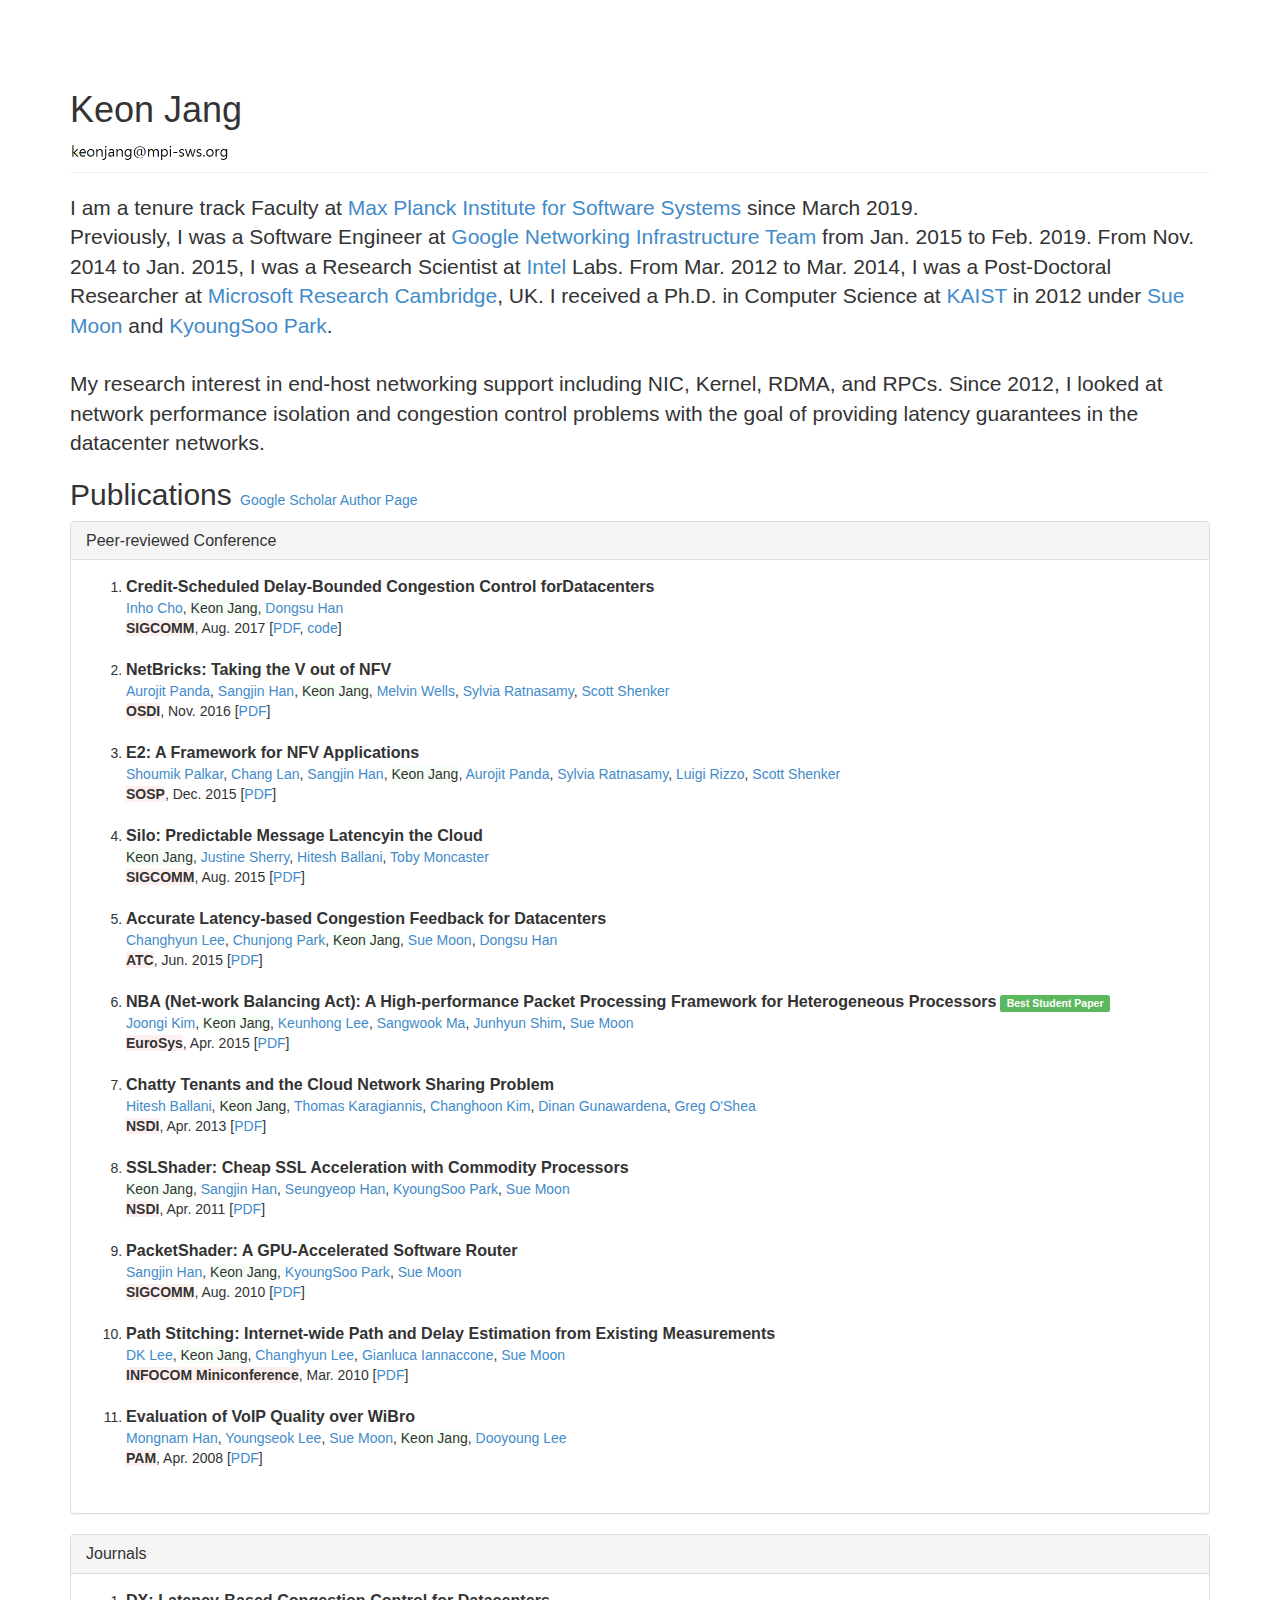
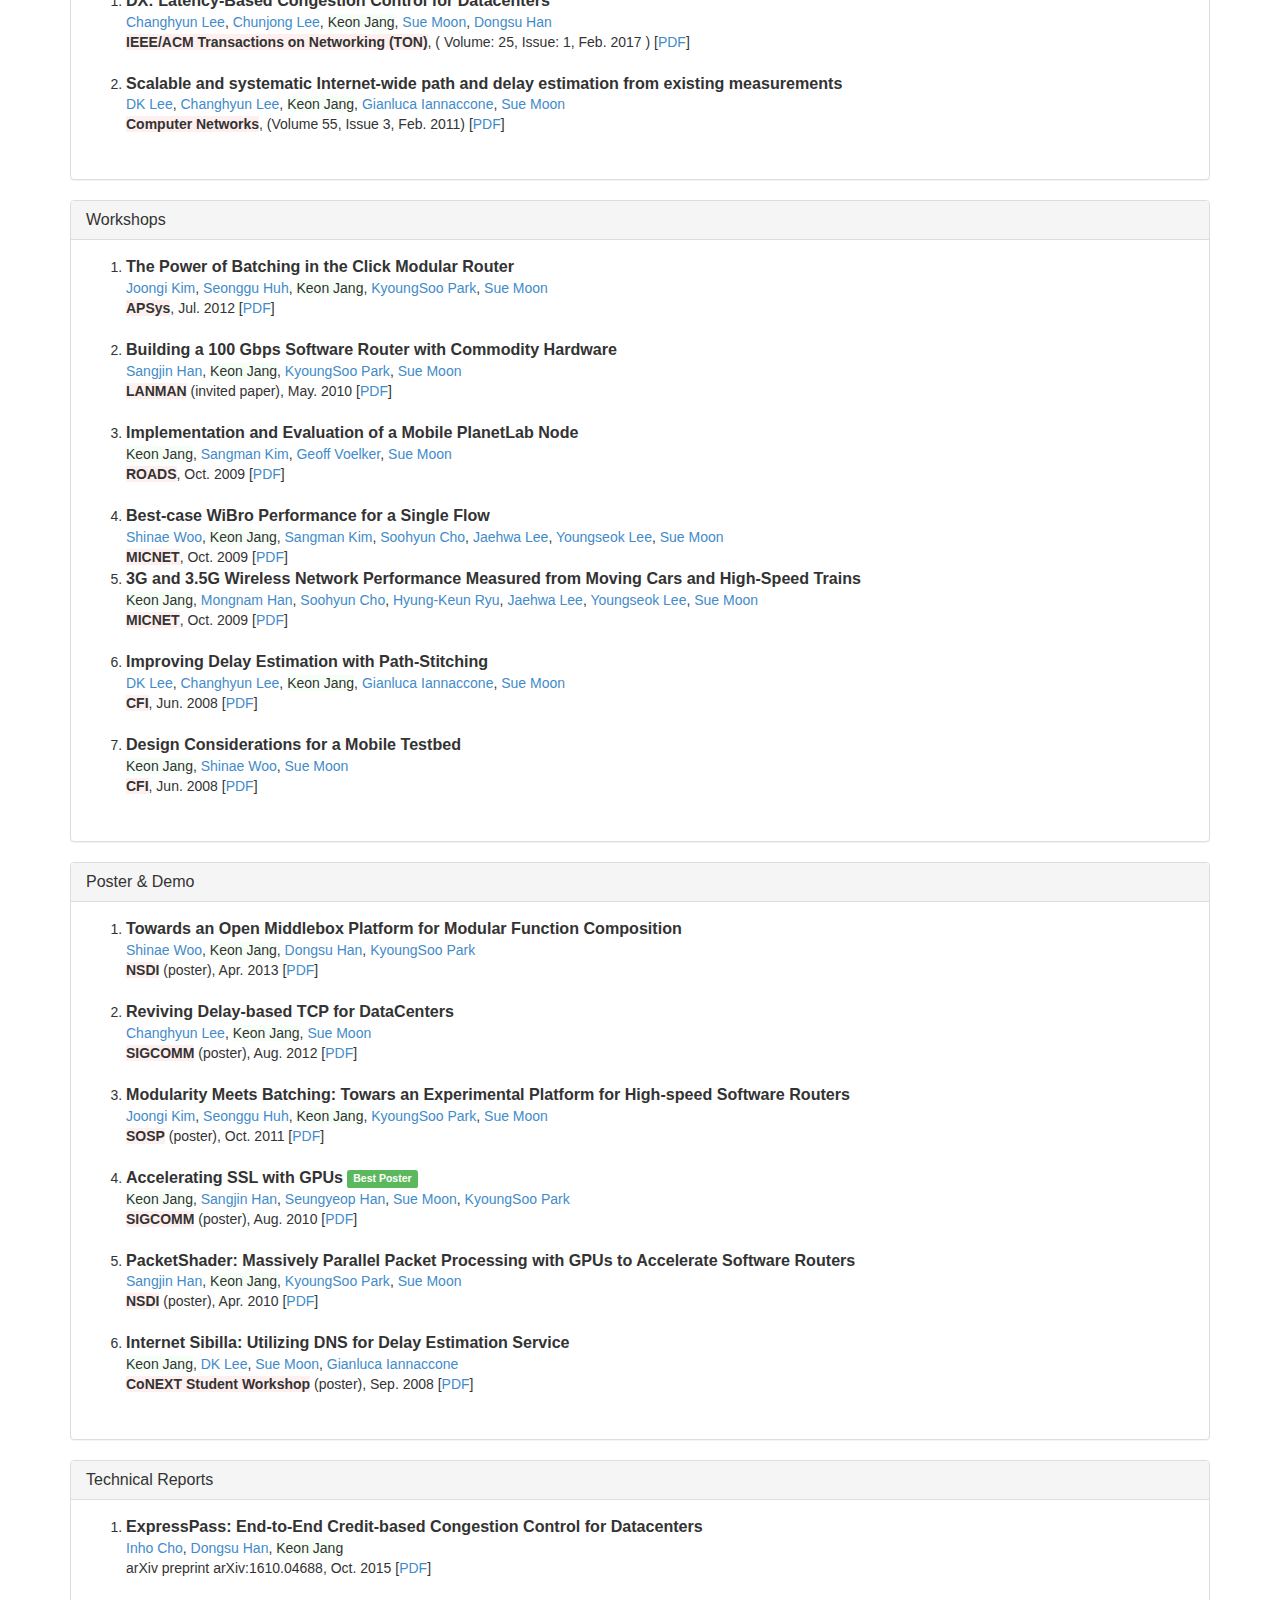
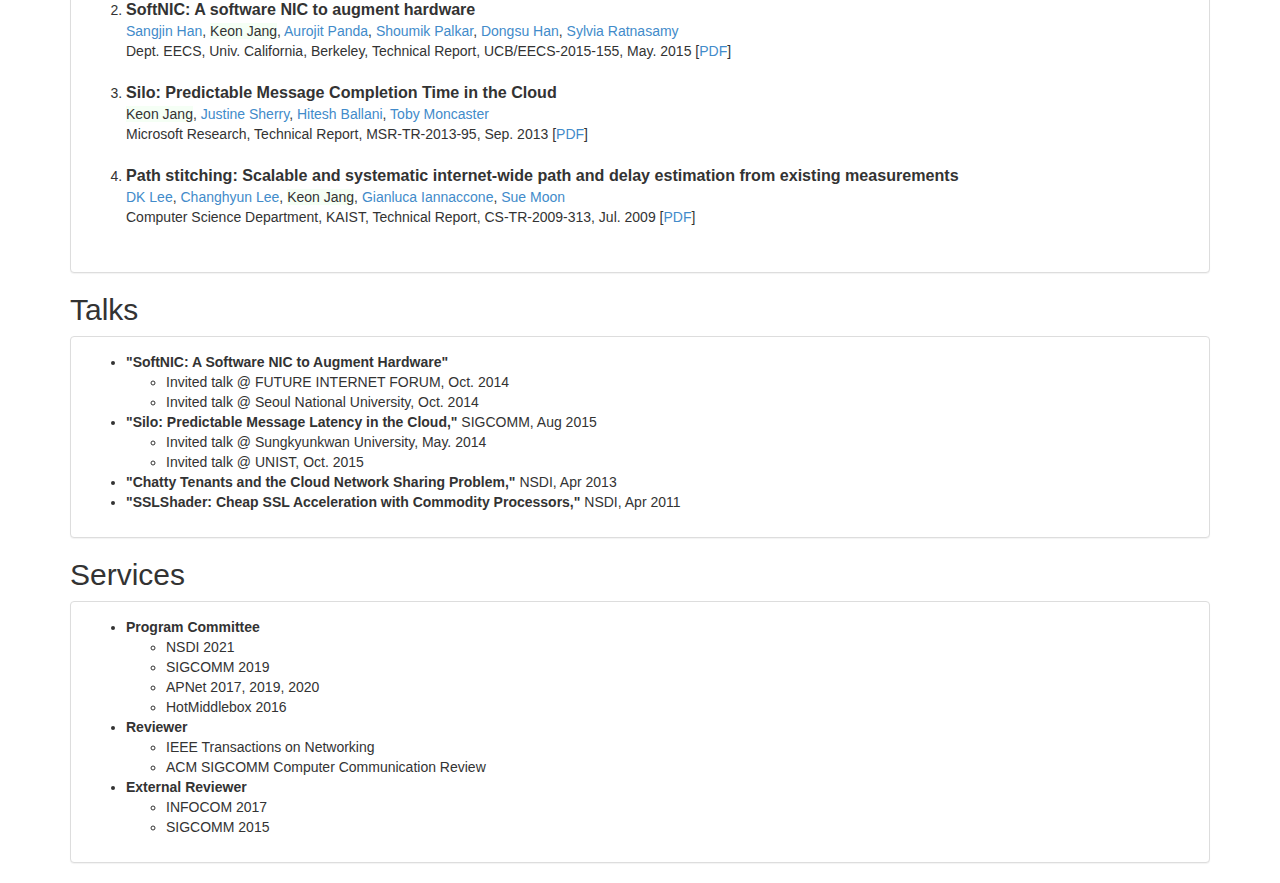
==== commit bfc9a444: "Update index.html" ====
--- a/index.html
+++ b/index.html
@@ -558,7 +558,7 @@
     <ul>
 	    <li>NSDI 2021</li>    
 	    <li>SIGCOMM 2019</li>
-	    <li>APNet 2017, 2019</li>
+	    <li>APNet 2017, 2019, 2020</li>
 	    <li>HotMiddlebox 2016</li>
     </ul>
     <li><strong>Reviewer</strong>
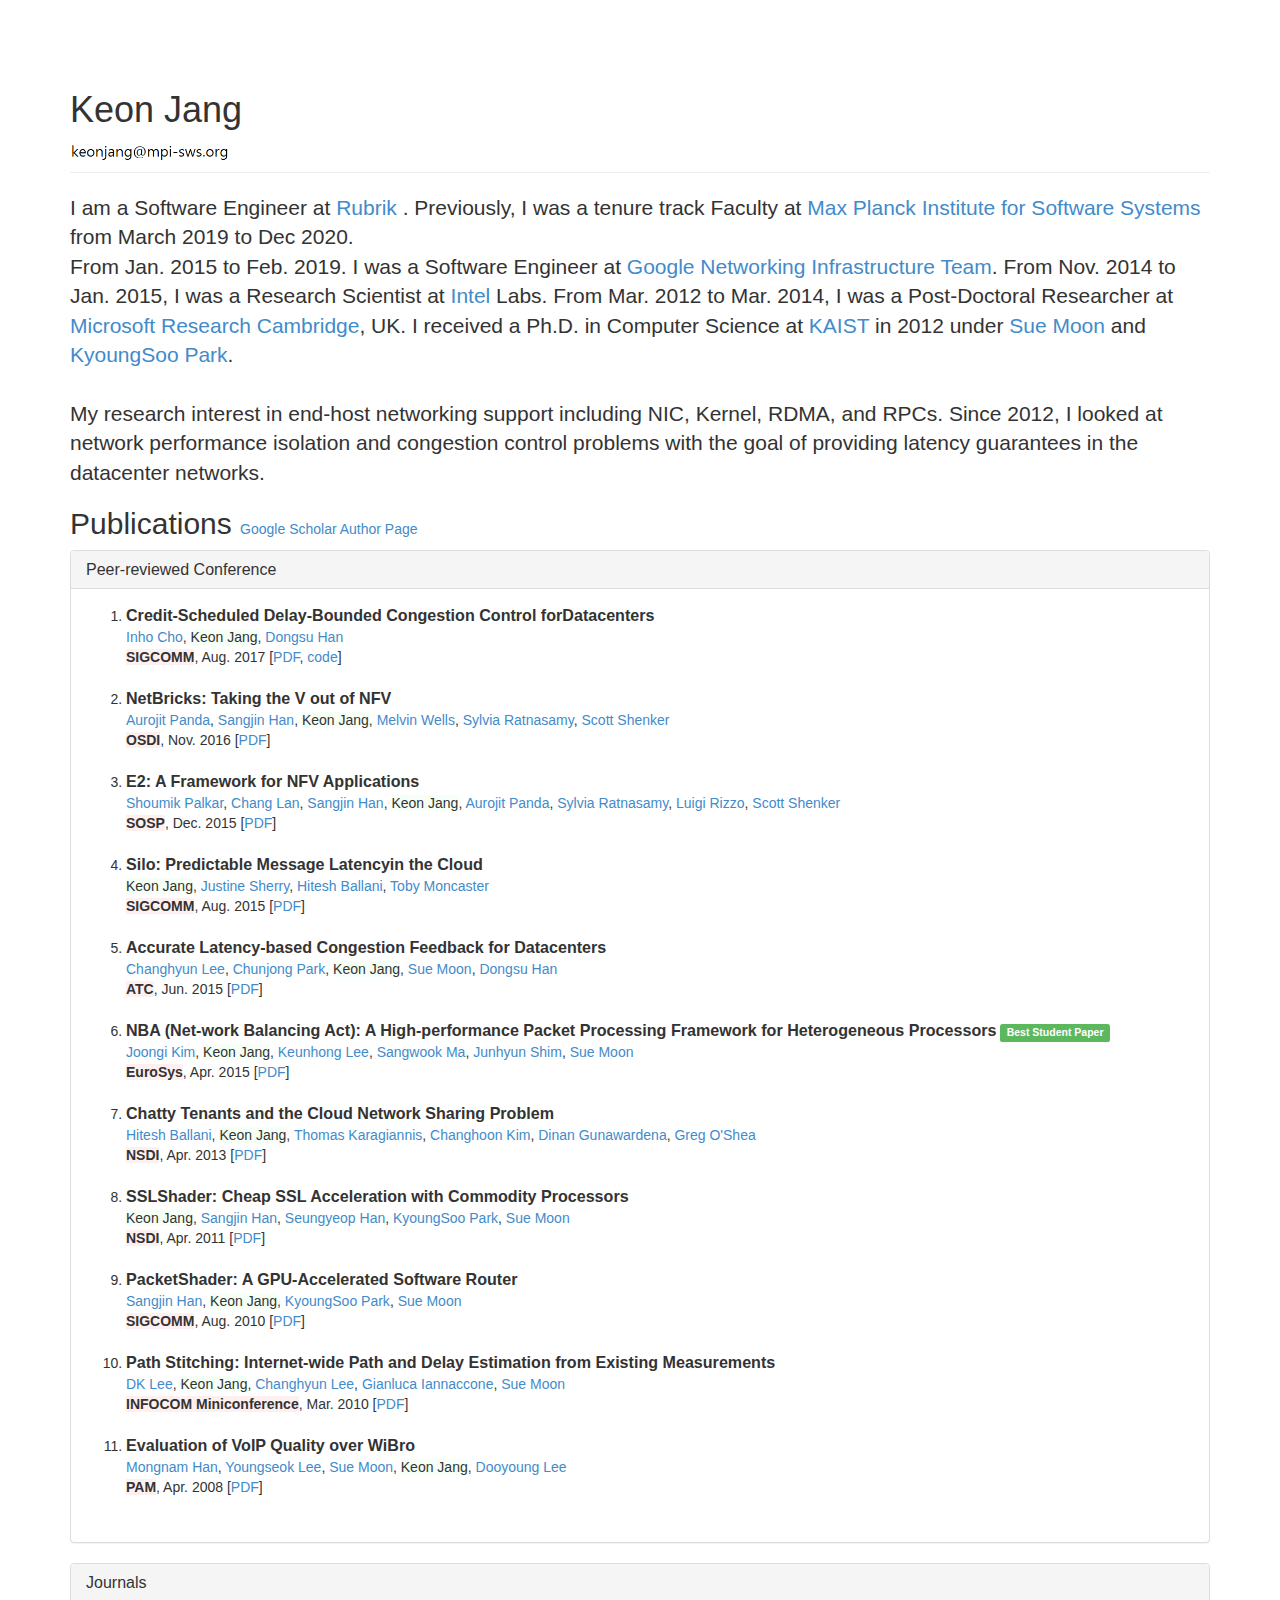
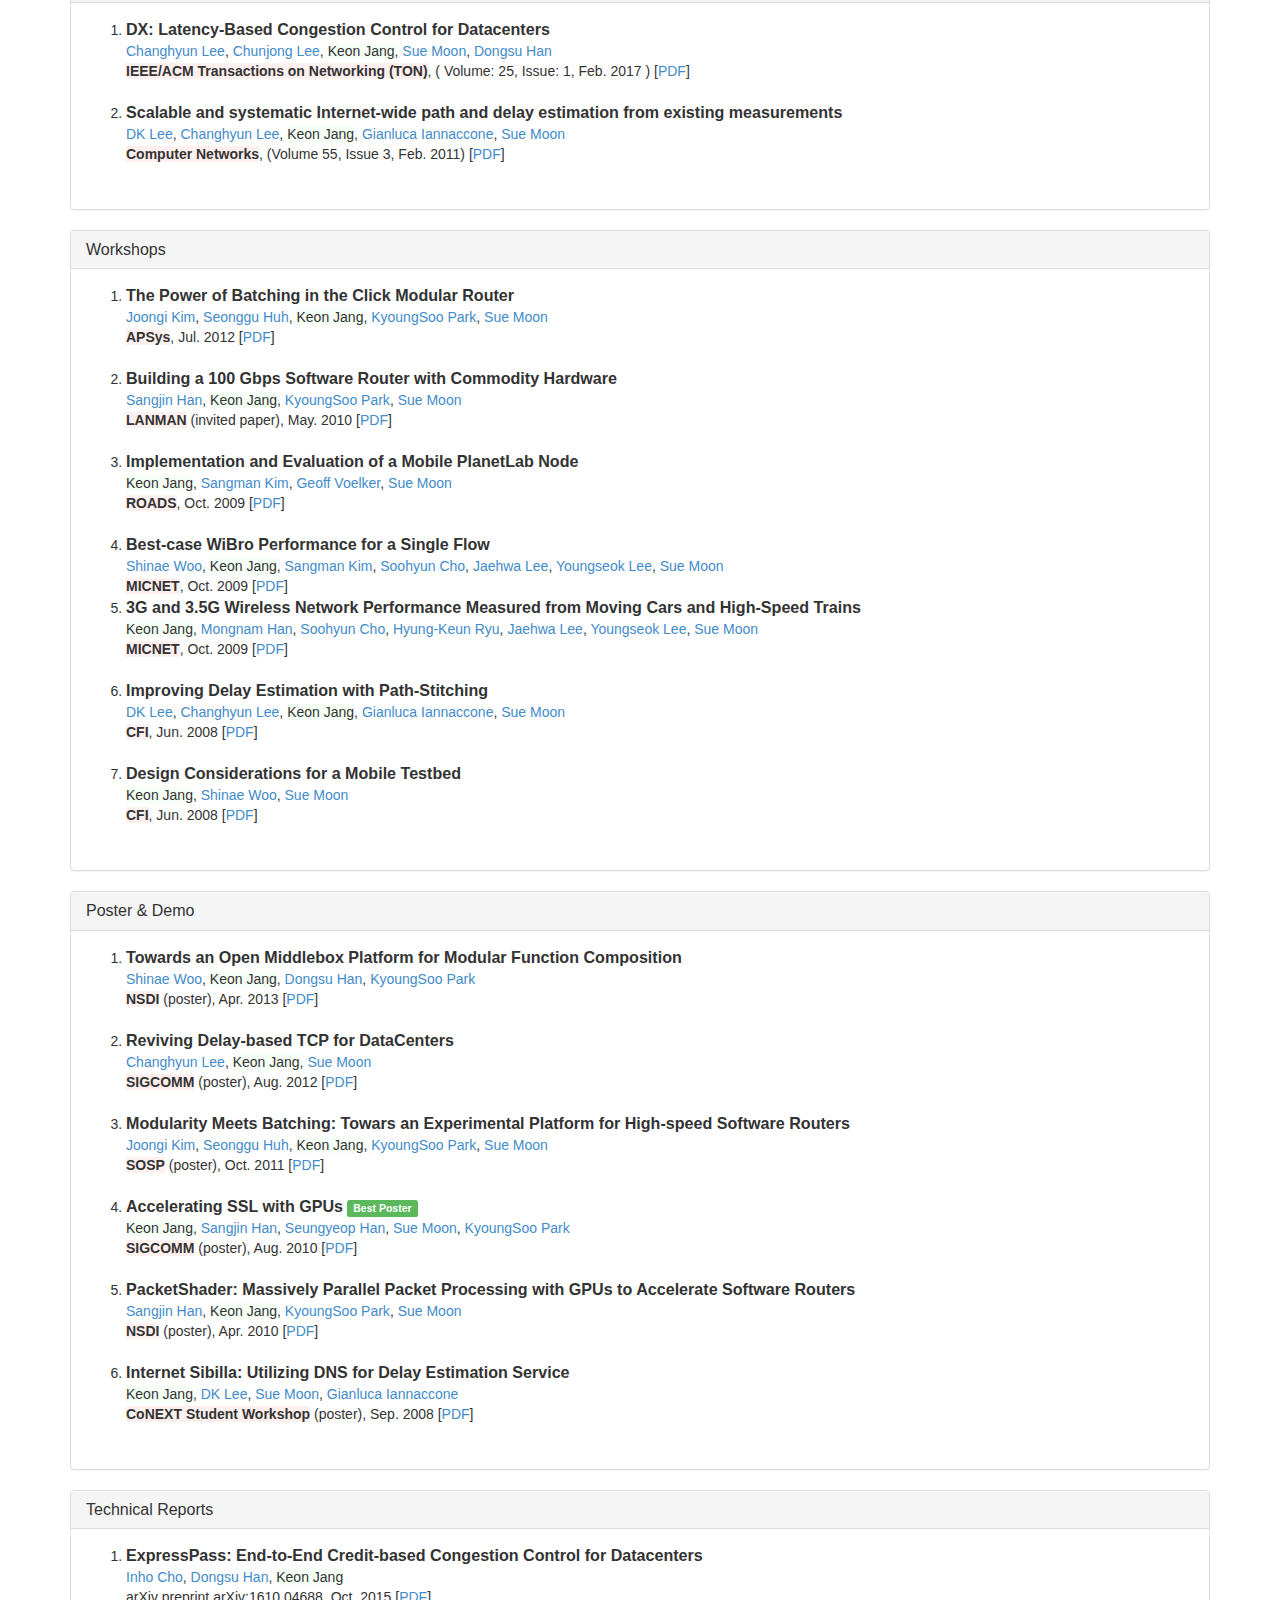
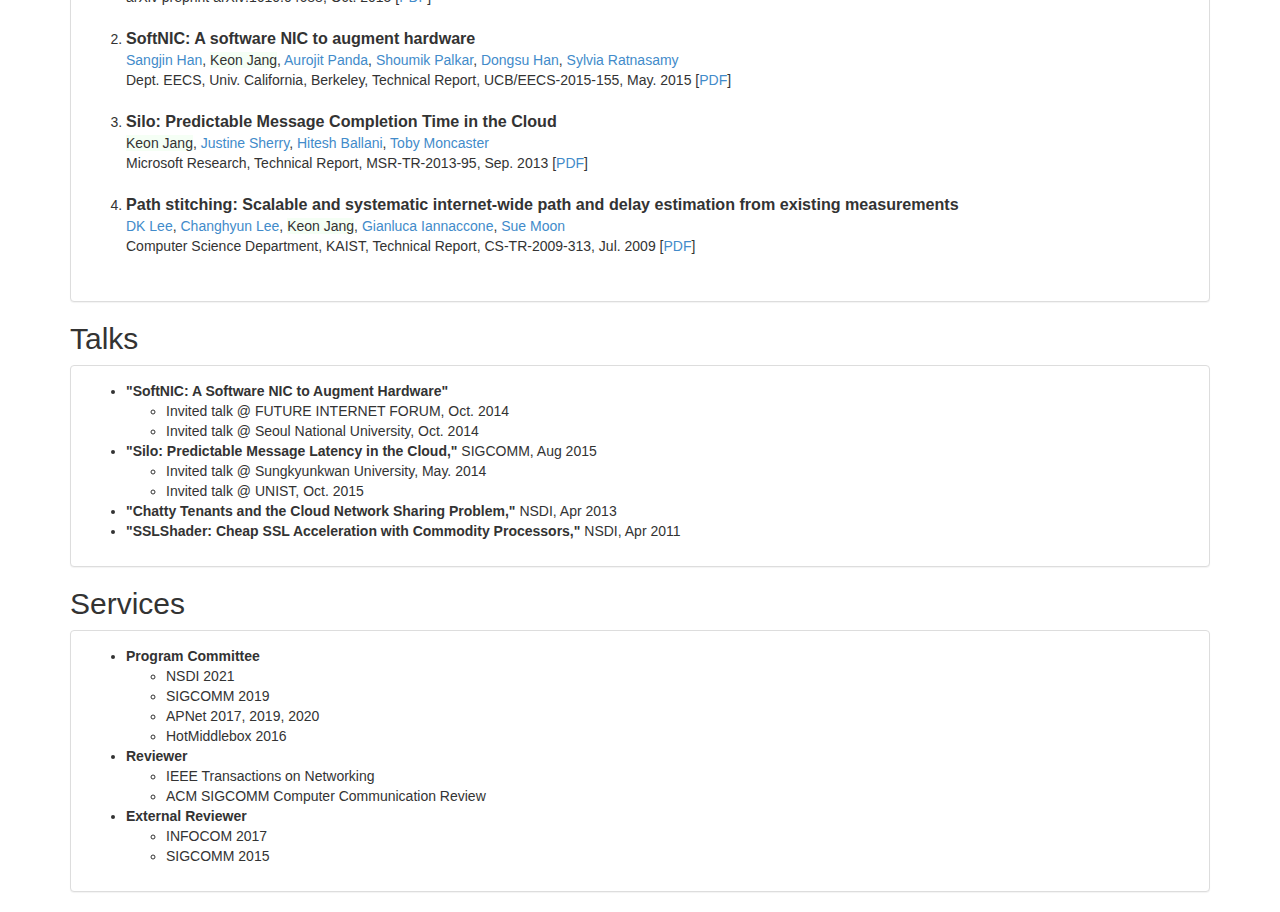
==== commit 7621db16: "Update index.html" ====
--- a/index.html
+++ b/index.html
@@ -72,8 +72,9 @@
         </div>
        
 <p class="lead">
-I am a tenure track Faculty at <a href="https://www.mpi-sws.org"> Max Planck Institute for Software Systems </a> since March 2019.<br>
-Previously, I was a Software Engineer at <a href="https://research.google.com/teams/netsys/">Google Networking Infrastructure Team</a> from Jan. 2015 to Feb. 2019. 
+I am a Software Engineer at <a href="https://www.rubrik.com"> Rubrik </a>.	
+Previously, I was a tenure track Faculty at <a href="https://www.mpi-sws.org"> Max Planck Institute for Software Systems </a> from March 2019 to Dec 2020.<br>
+From Jan. 2015 to Feb. 2019. I was a Software Engineer at <a href="https://research.google.com/teams/netsys/">Google Networking Infrastructure Team</a>.  
 From Nov. 2014 to Jan. 2015, I was a Research Scientist at <a href="http://www.intel.com">Intel</a> Labs.
 From Mar. 2012 to Mar. 2014, I was a Post-Doctoral Researcher at <a href="https://www.microsoft.com/en-us/research/lab/microsoft-research-cambridge/">Microsoft Research Cambridge</a>, UK.
 I received a Ph.D. in Computer Science at <a href="http://www.kaist.edu/html/en/index.html">KAIST</a> in 2012 under <a href="http://an.kaist.ac.kr/~sbmoon">Sue Moon</a> and <a href="http://www.ndsl.kaist.edu/~kyoungsoo/">KyoungSoo Park</a>.
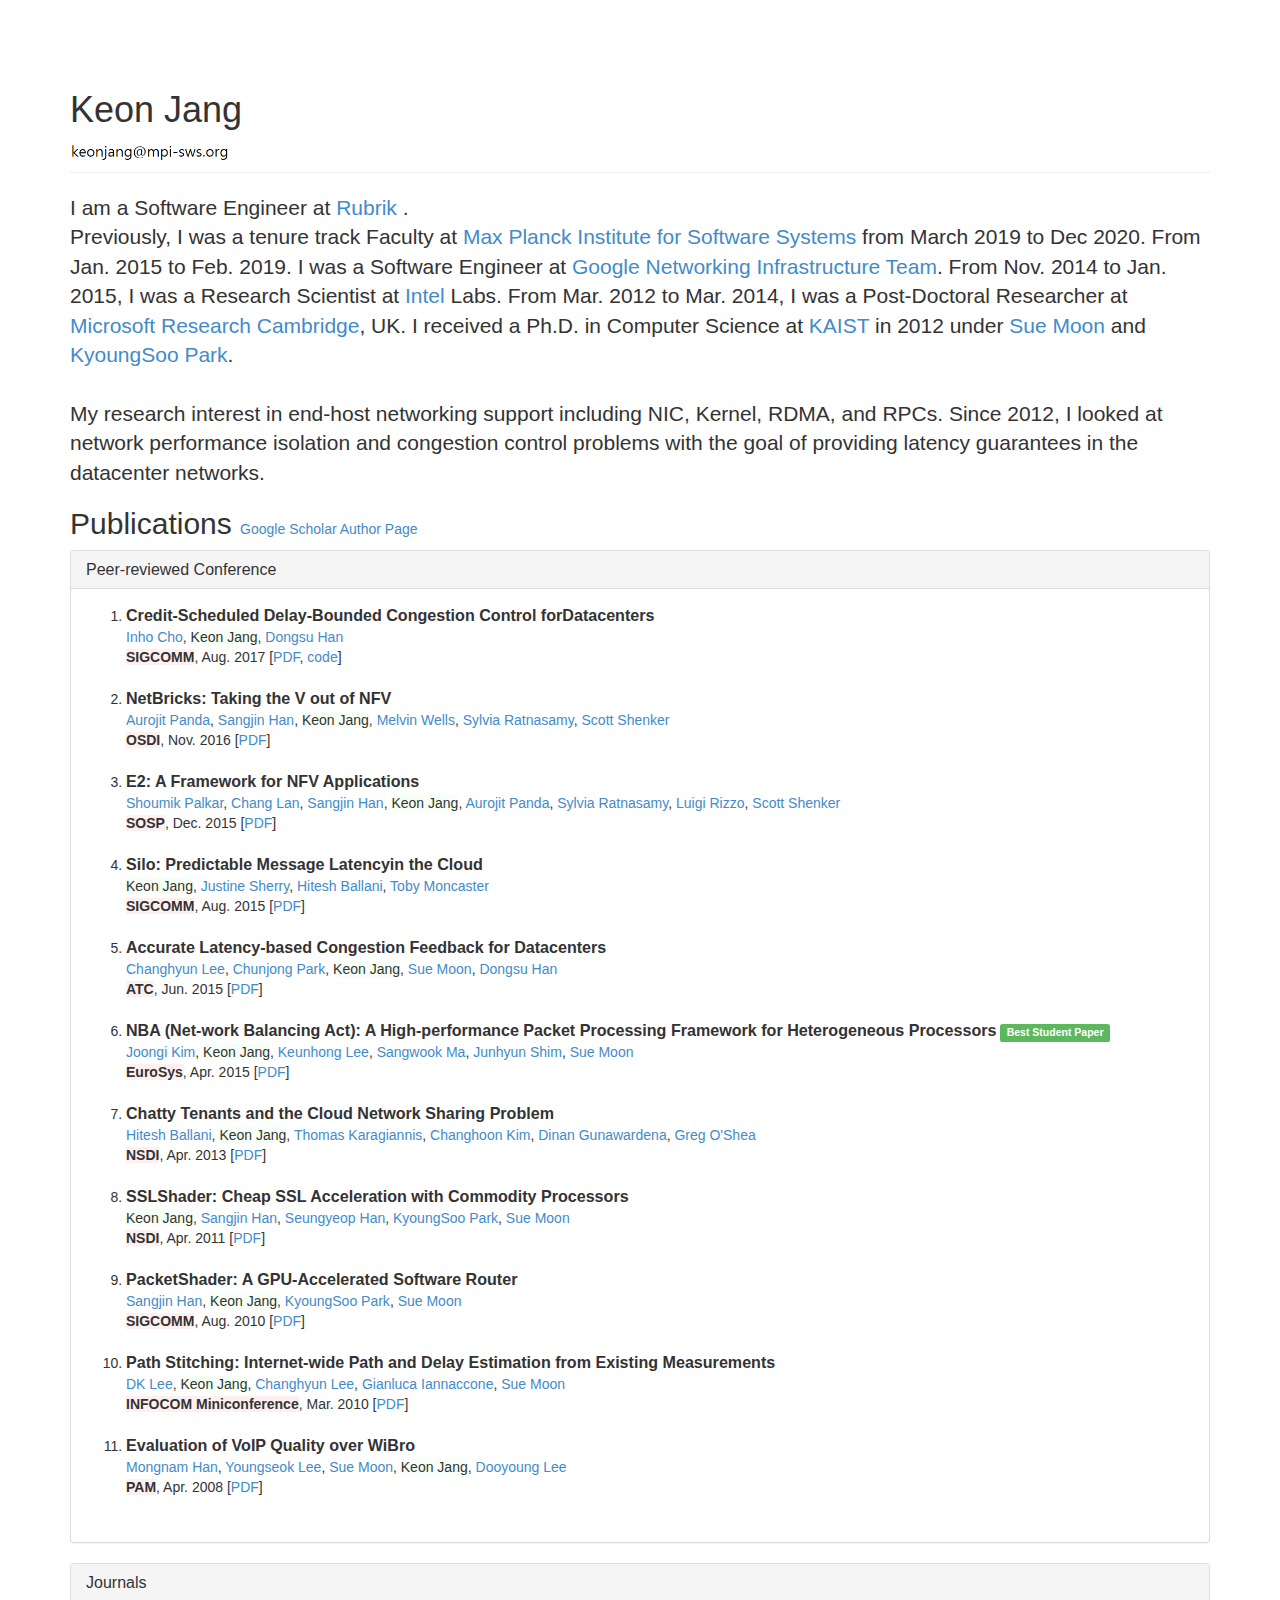
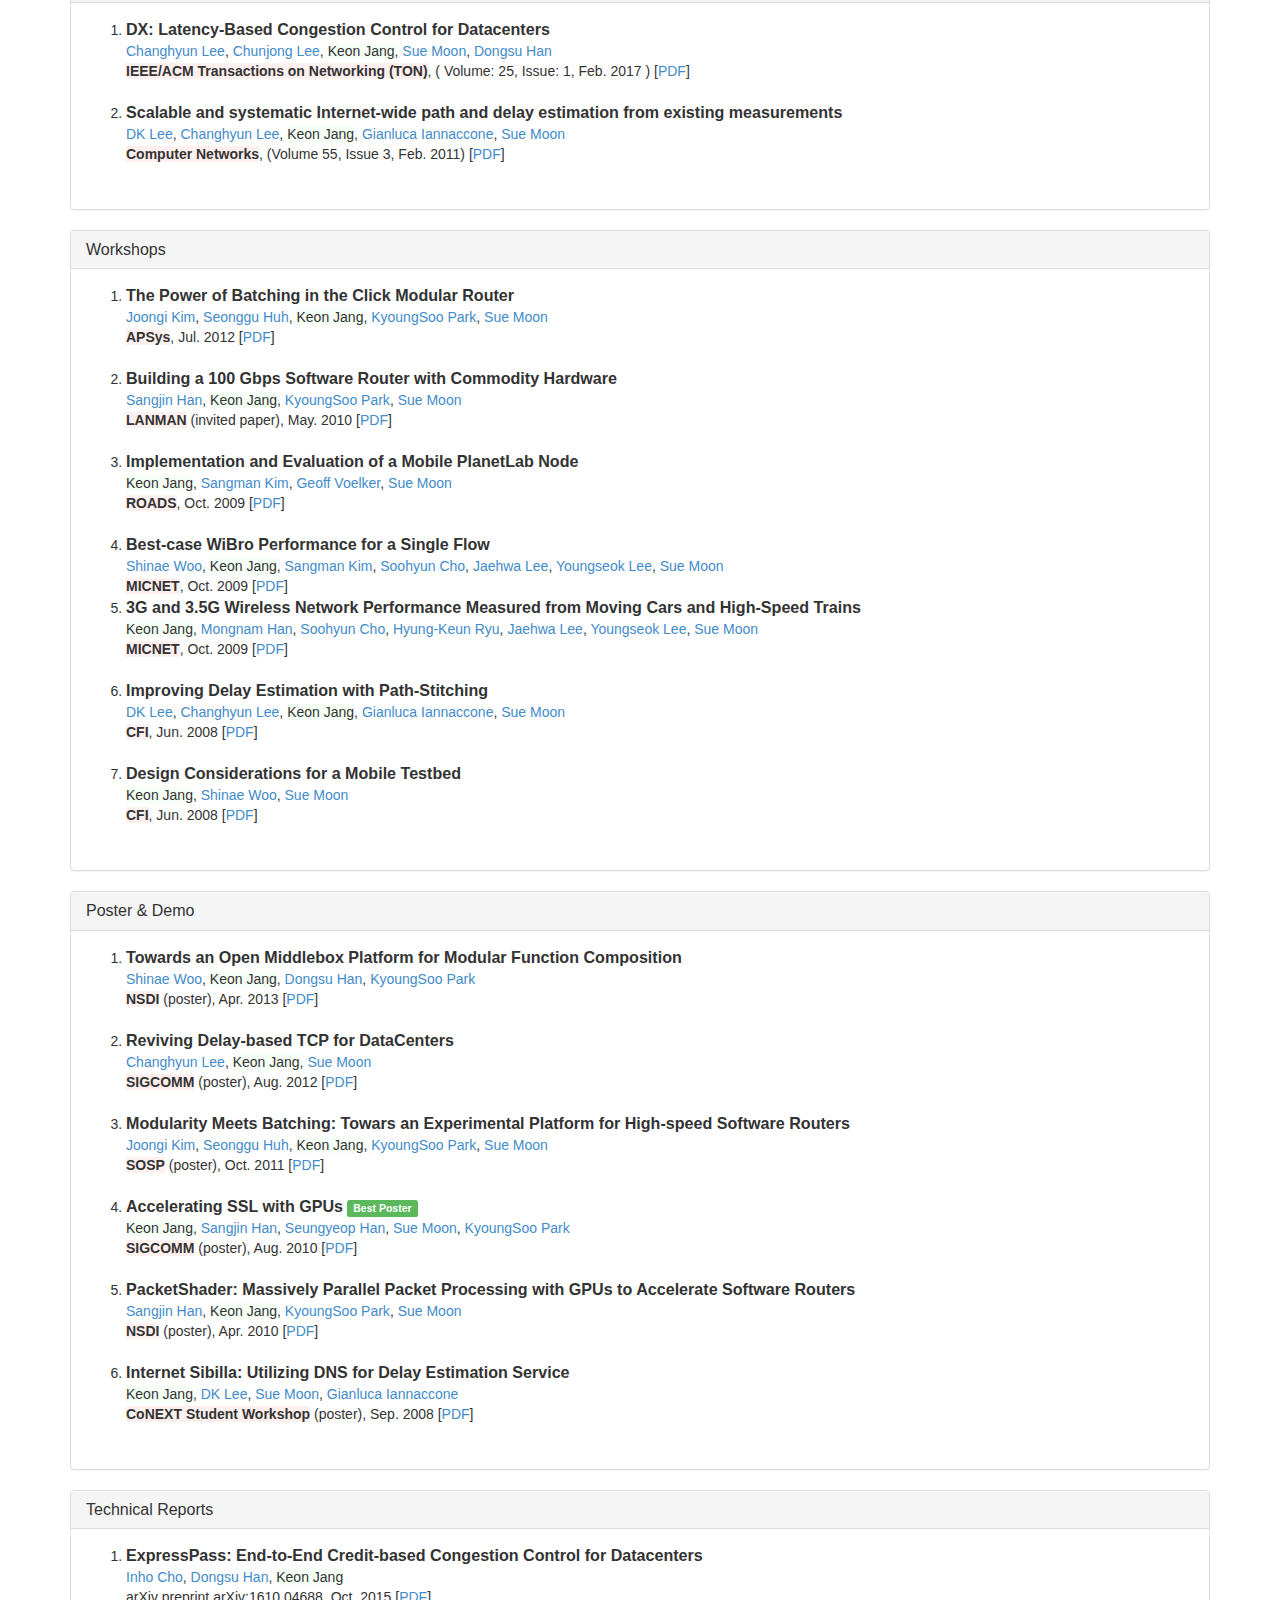
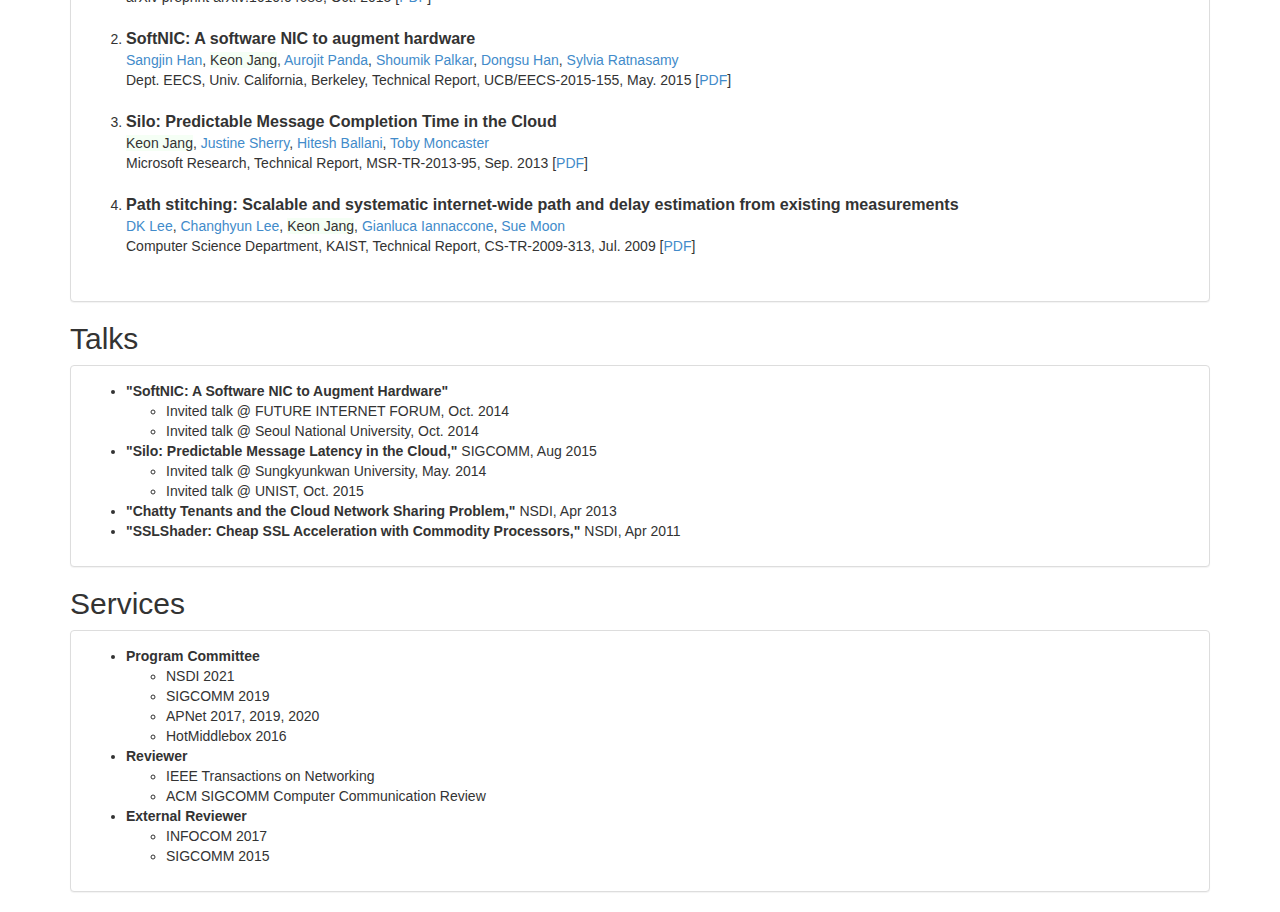
==== commit 1fd0396a: "Update index.html" ====
--- a/index.html
+++ b/index.html
@@ -72,8 +72,8 @@
         </div>
        
 <p class="lead">
-I am a Software Engineer at <a href="https://www.rubrik.com"> Rubrik </a>.	
-Previously, I was a tenure track Faculty at <a href="https://www.mpi-sws.org"> Max Planck Institute for Software Systems </a> from March 2019 to Dec 2020.<br>
+I am a Software Engineer at <a href="https://www.rubrik.com"> Rubrik </a>.<br>	
+Previously, I was a tenure track Faculty at <a href="https://www.mpi-sws.org"> Max Planck Institute for Software Systems </a> from March 2019 to Dec 2020.
 From Jan. 2015 to Feb. 2019. I was a Software Engineer at <a href="https://research.google.com/teams/netsys/">Google Networking Infrastructure Team</a>.  
 From Nov. 2014 to Jan. 2015, I was a Research Scientist at <a href="http://www.intel.com">Intel</a> Labs.
 From Mar. 2012 to Mar. 2014, I was a Post-Doctoral Researcher at <a href="https://www.microsoft.com/en-us/research/lab/microsoft-research-cambridge/">Microsoft Research Cambridge</a>, UK.
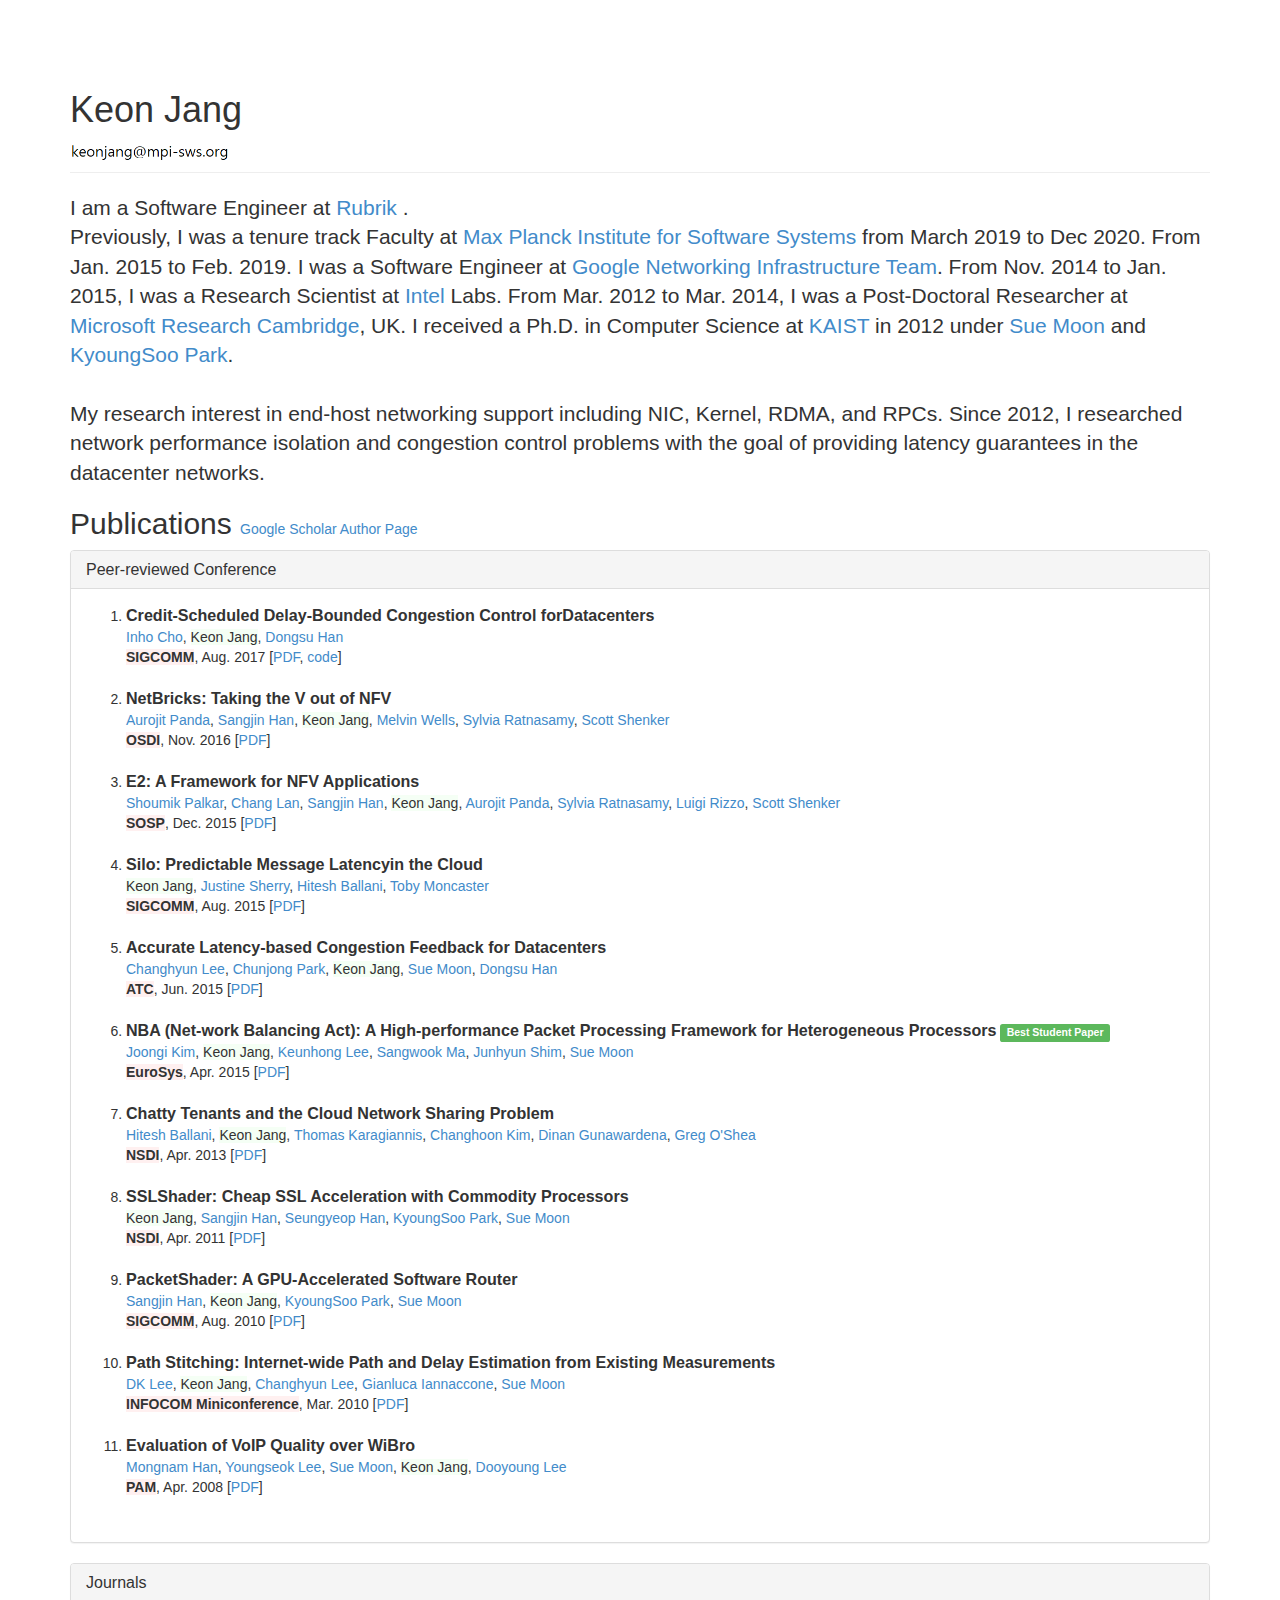
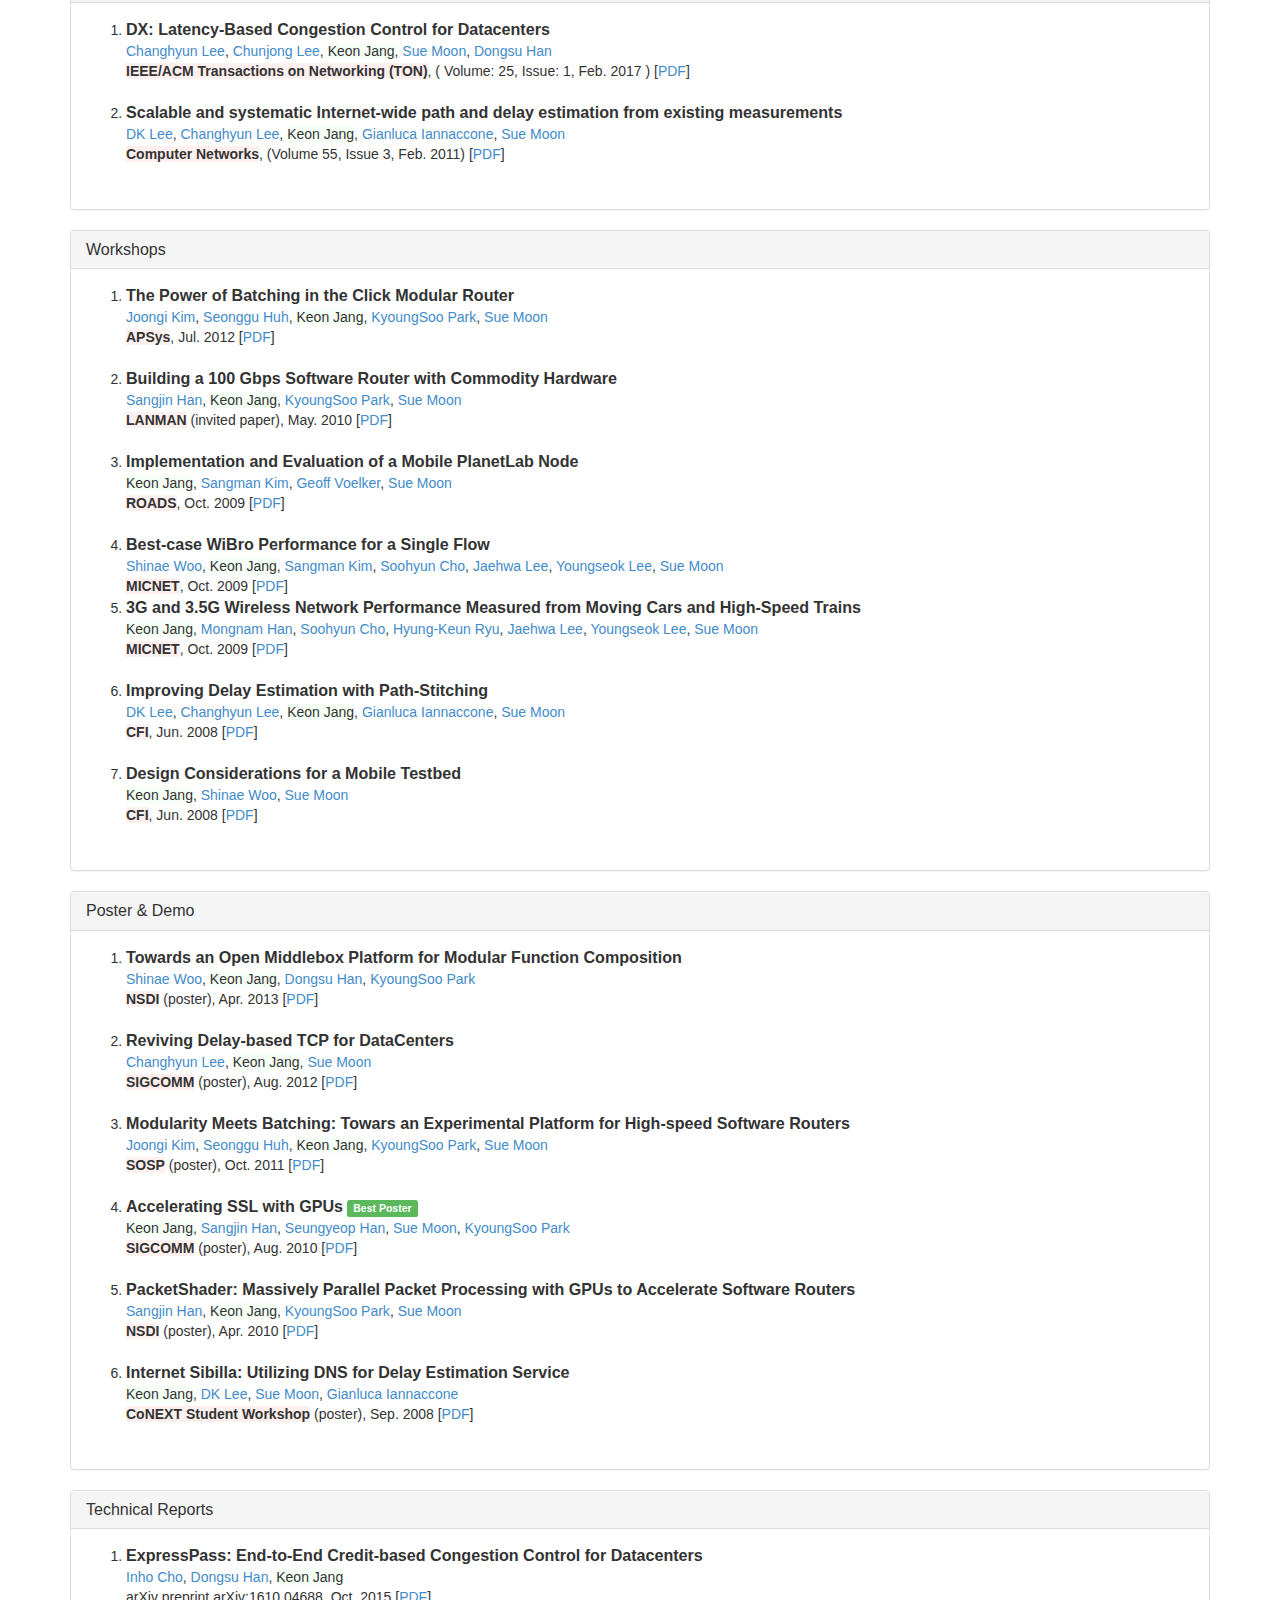
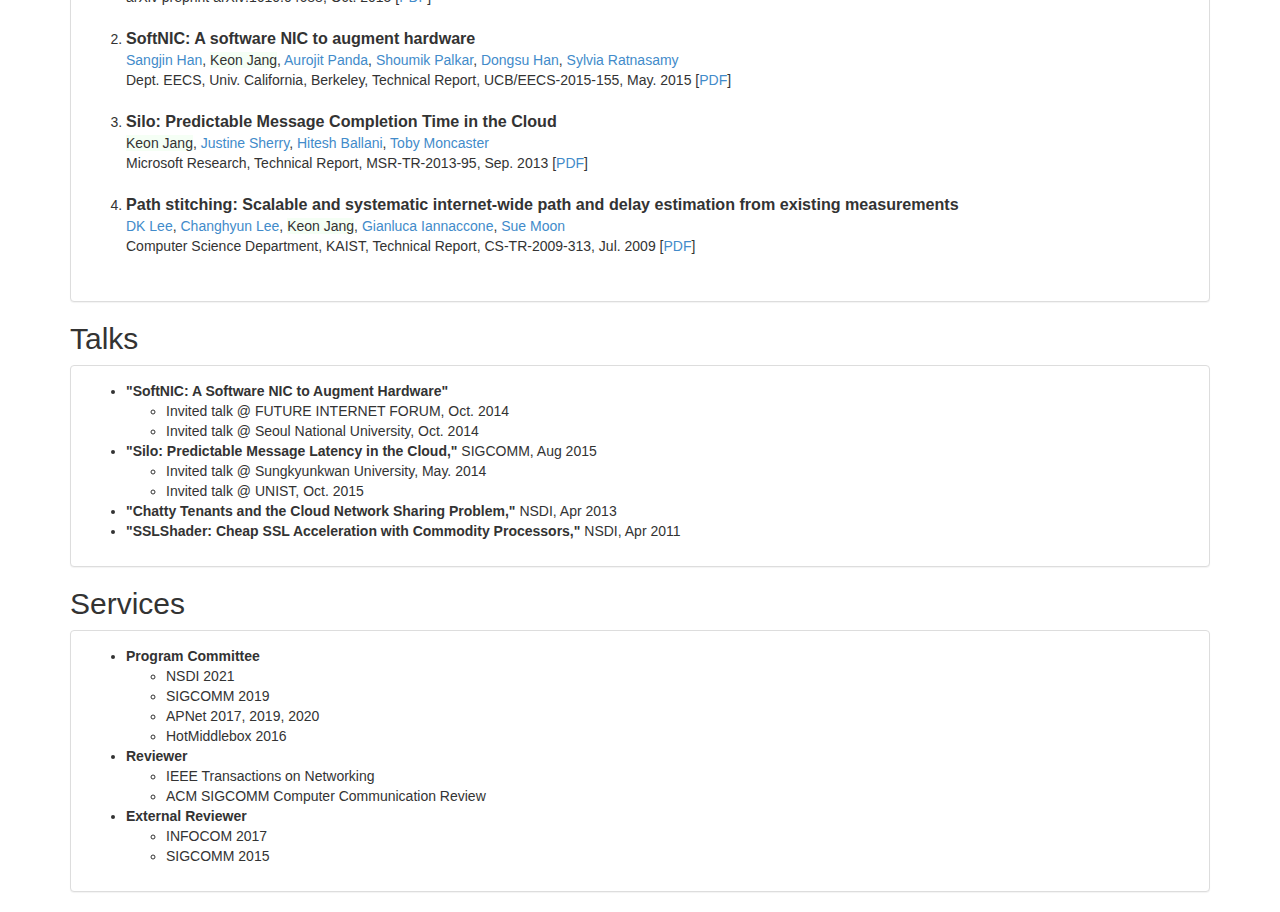
==== commit 2424f1a9: "Update index.html" ====
--- a/index.html
+++ b/index.html
@@ -80,7 +80,7 @@
 I received a Ph.D. in Computer Science at <a href="http://www.kaist.edu/html/en/index.html">KAIST</a> in 2012 under <a href="http://an.kaist.ac.kr/~sbmoon">Sue Moon</a> and <a href="http://www.ndsl.kaist.edu/~kyoungsoo/">KyoungSoo Park</a>.
 <br><br>
 My research interest in end-host networking support including NIC, Kernel, RDMA, and RPCs. 
-Since 2012, I looked at network performance isolation and congestion control problems with the goal of providing latency guarantees in the datacenter networks. 	
+Since 2012, I researched network performance isolation and congestion control problems with the goal of providing latency guarantees in the datacenter networks. 	
 <!--
 I am applying for a faculty position and below are my application packet.
 <ul>
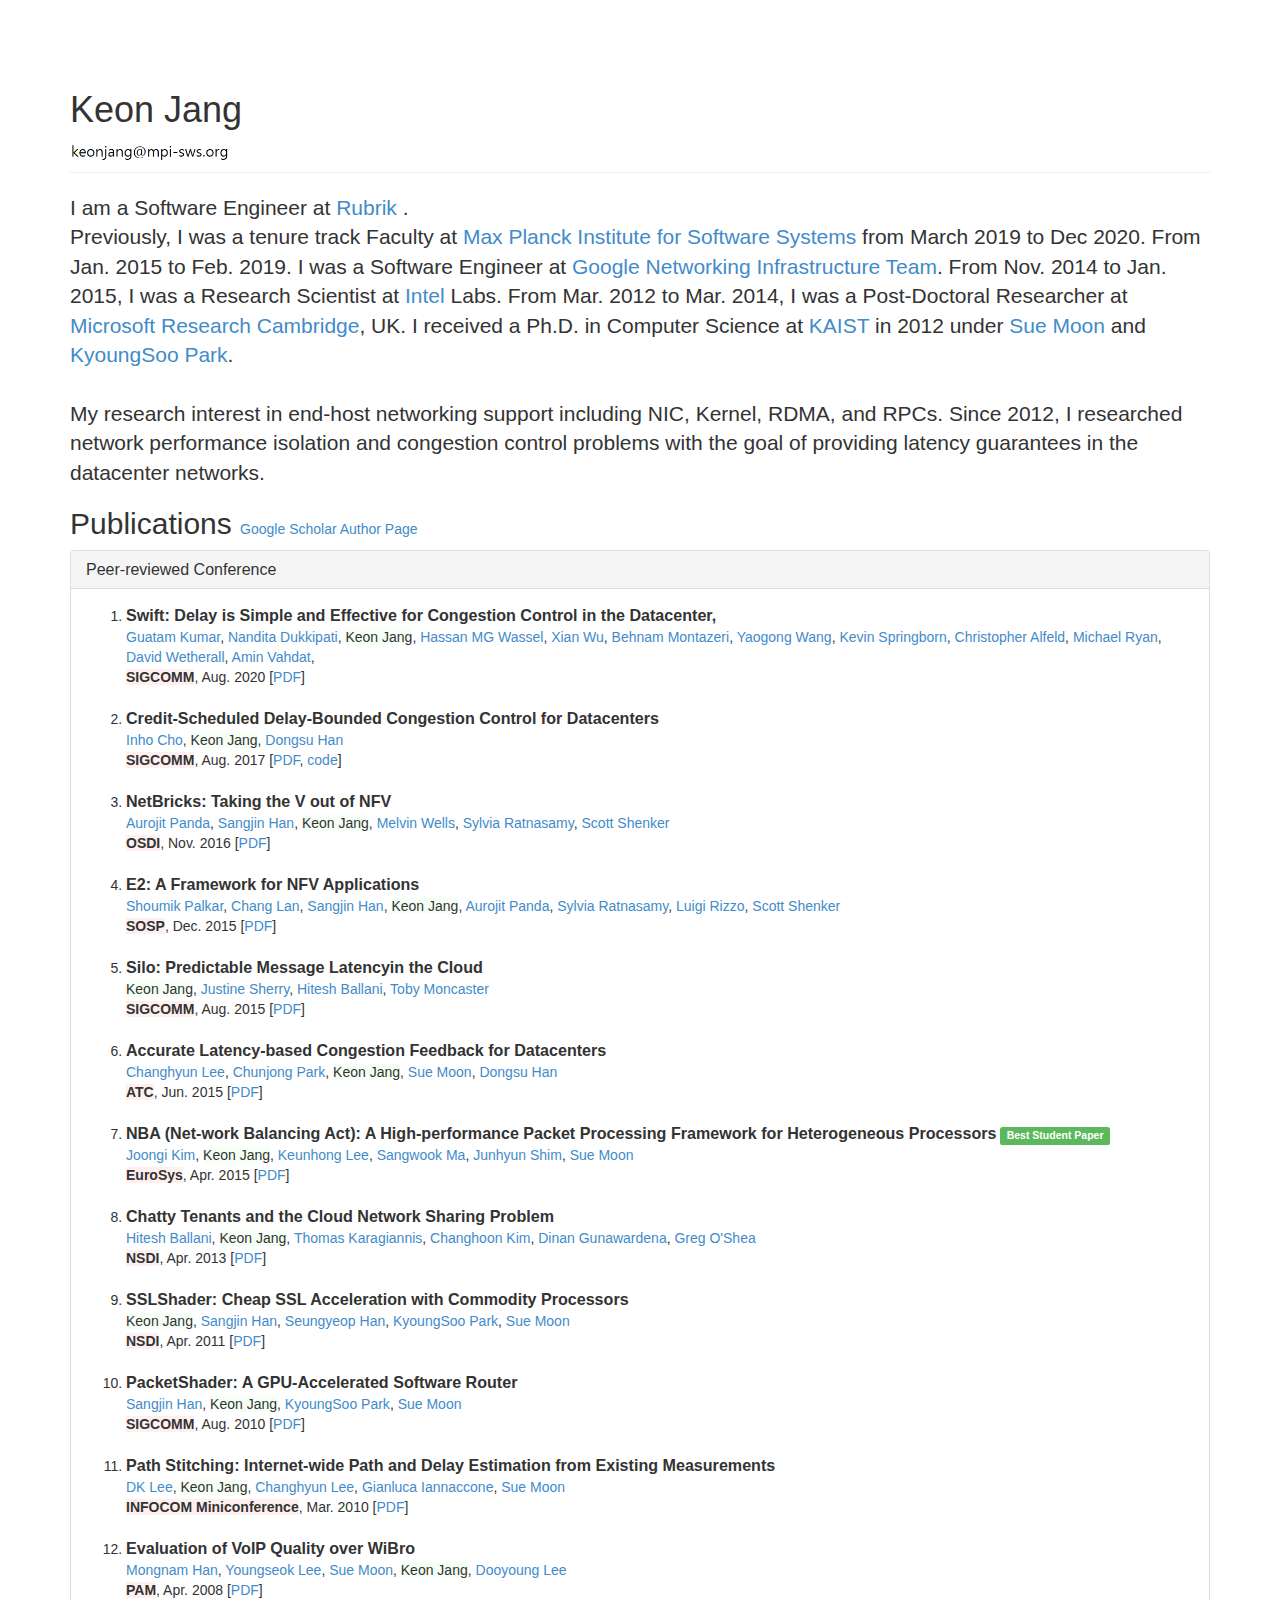
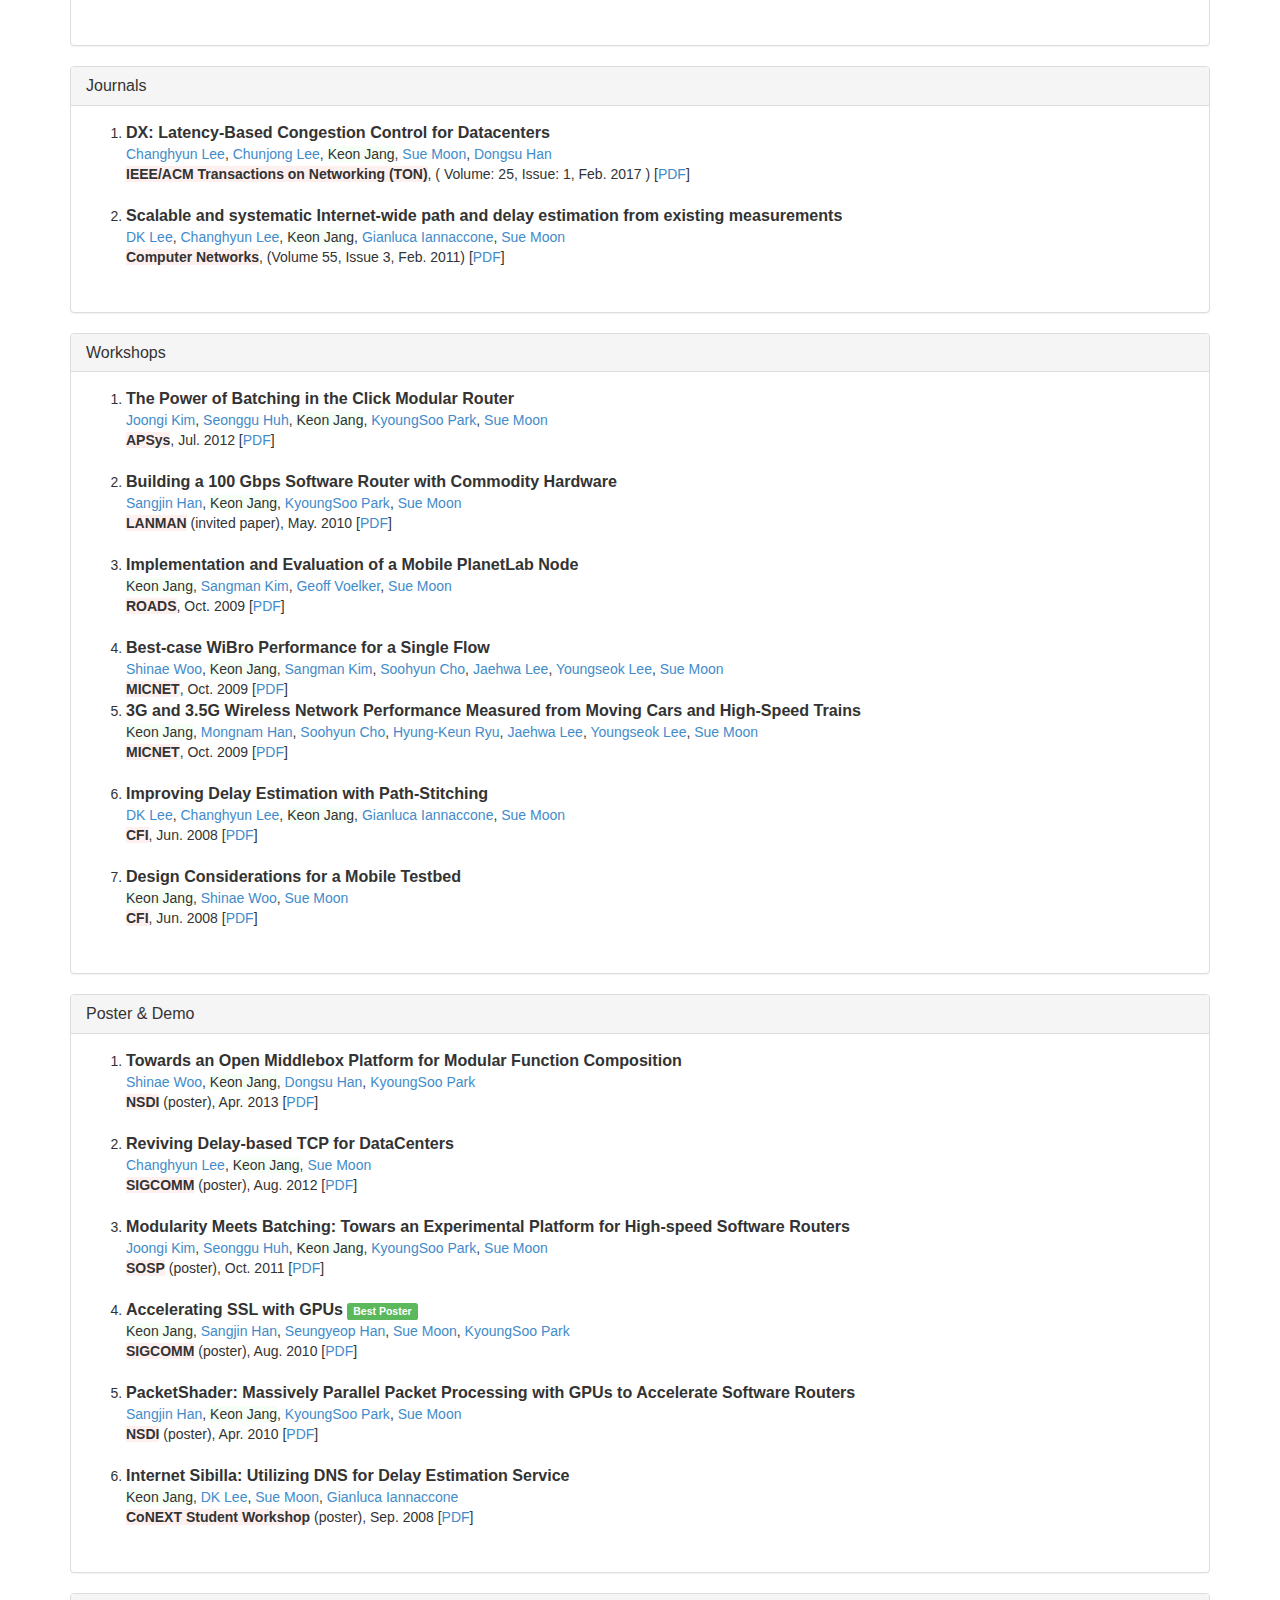
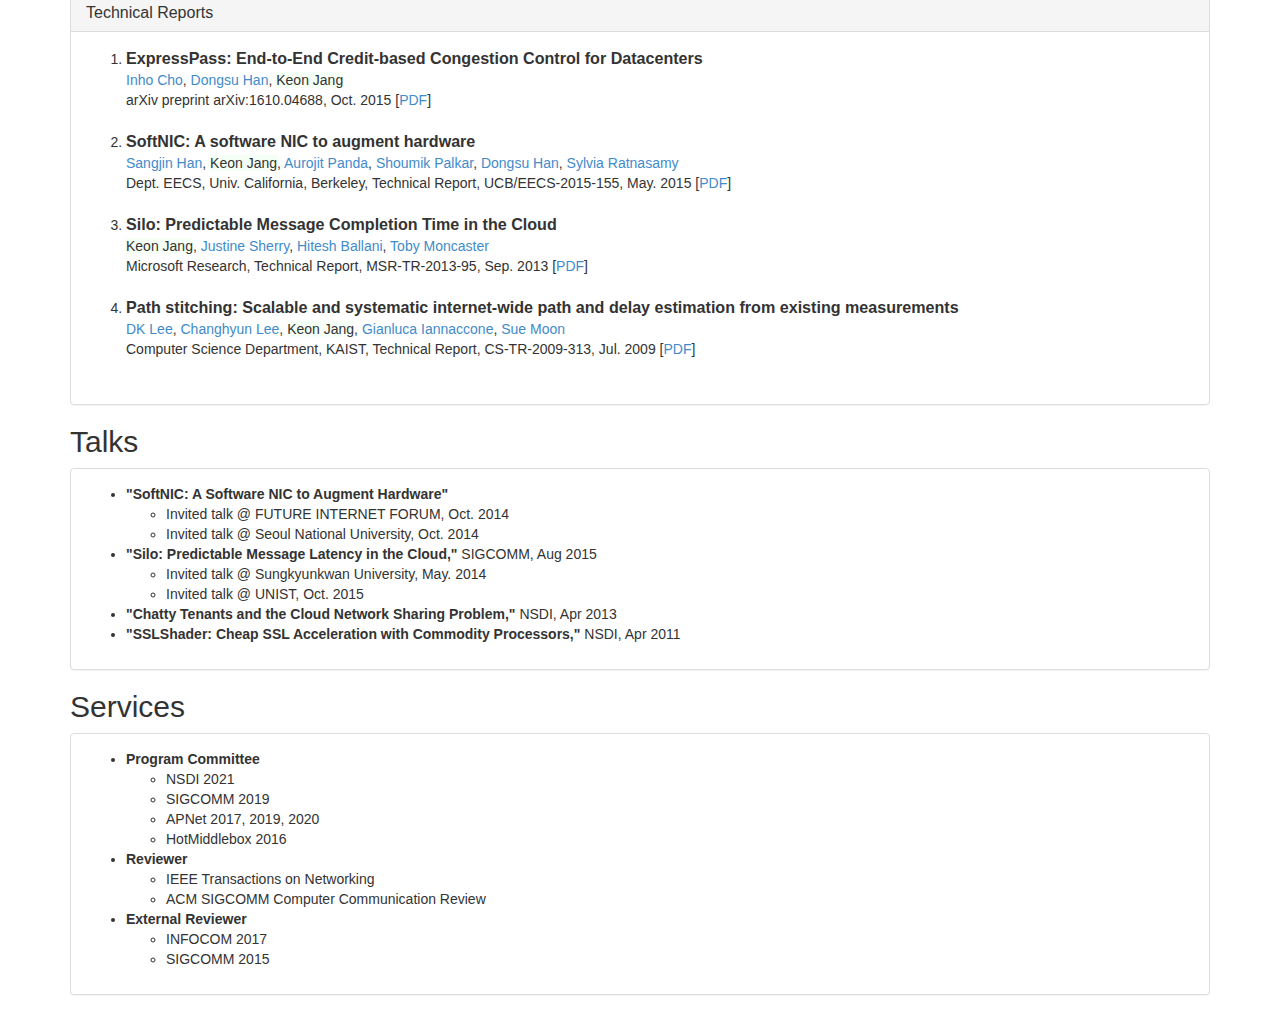
==== commit f29d71eb: "Update index.html" ====
--- a/index.html
+++ b/index.html
@@ -99,8 +99,28 @@
     </div>
     <div class="panel-body">
 	<ol class="pub">
-	
-	<li><strong class="title">Credit-Scheduled Delay-Bounded Congestion Control forDatacenters</strong> </li>
+	<li><strong class="title">Swift: Delay is Simple and Effective for Congestion Control in the Datacenter,</strong> </li>
+	<ul>
+		<li>
+			<a class="noweb">Guatam Kumar</a>, 
+			<a class="noweb">Nandita Dukkipati</a>,
+			<span class="myname">Keon Jang</span>, 
+			<a class="noweb">Hassan MG Wassel</a>,
+			<a class="noweb">Xian Wu</a>,
+			<a class="noweb">Behnam Montazeri</a>,
+			<a class="noweb">Yaogong Wang</a>,
+			<a class="noweb">Kevin Springborn</a>,
+			<a class="noweb">Christopher Alfeld</a>,
+			<a class="noweb">Michael Ryan</a>,
+			<a class="noweb">David Wetherall</a>,
+			<a class="noweb">Amin Vahdat</a>,
+		</li>
+		<li><strong>SIGCOMM</strong>, Aug. 2020 [<a href="papers/sigcomm20swift.pdf">PDF</a>]</li>
+		<br />
+	</ul>
+	</li>
+		
+	<li><strong class="title">Credit-Scheduled Delay-Bounded Congestion Control for Datacenters</strong> </li>
 	<ul>
 		<li>
 			<a class="inho">Inho Cho</a>, 
@@ -620,6 +640,7 @@
 	//coauthors["dooyoung"] = "";
 	coauthors["youngseok"] = "http://yslee.cs-cnu.org/";
 	coauthors["geoff"] = "http://cseweb.ucsd.edu/~voelker/";
+	coauthors["noweb"] = "about:blank";
 	//coauthors["soohyun"] = "";
 	//coauthors["hyungkeun"] = "";
 	//coauthors["jaehwa"] = "";
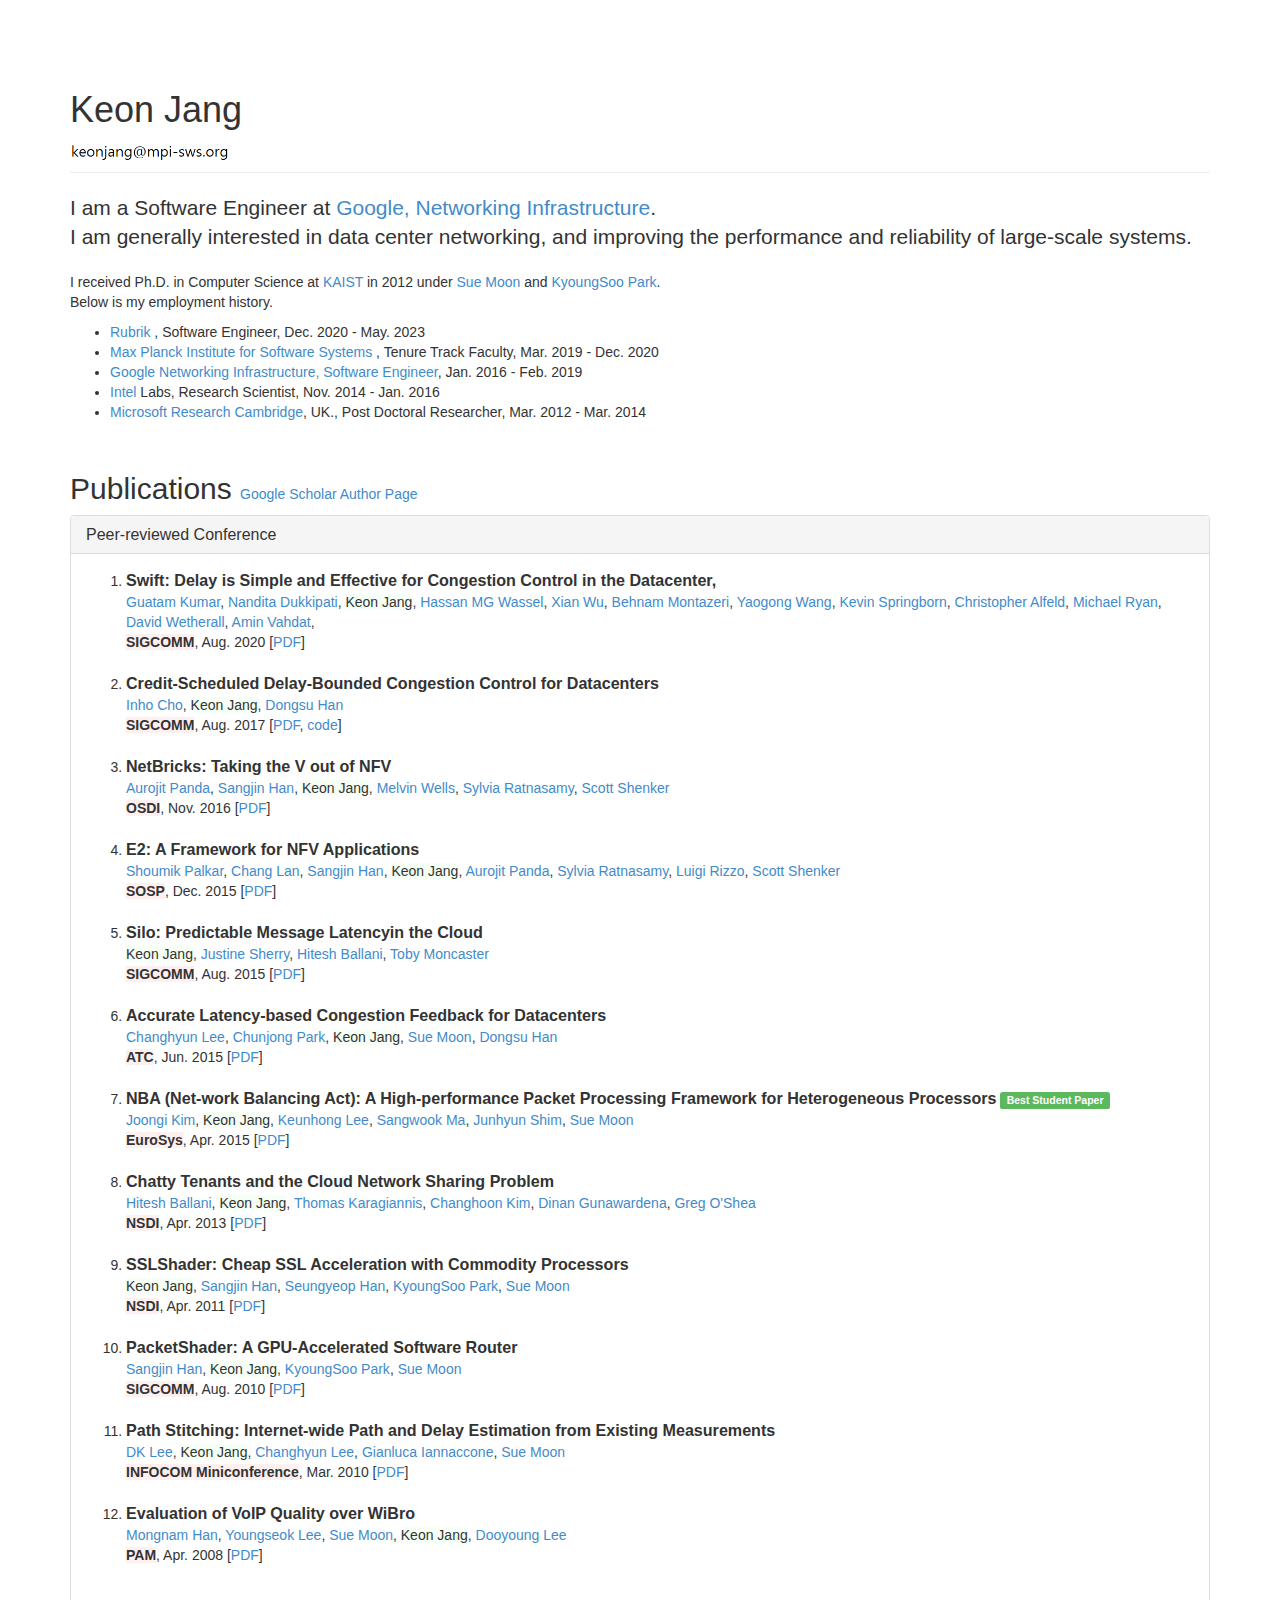
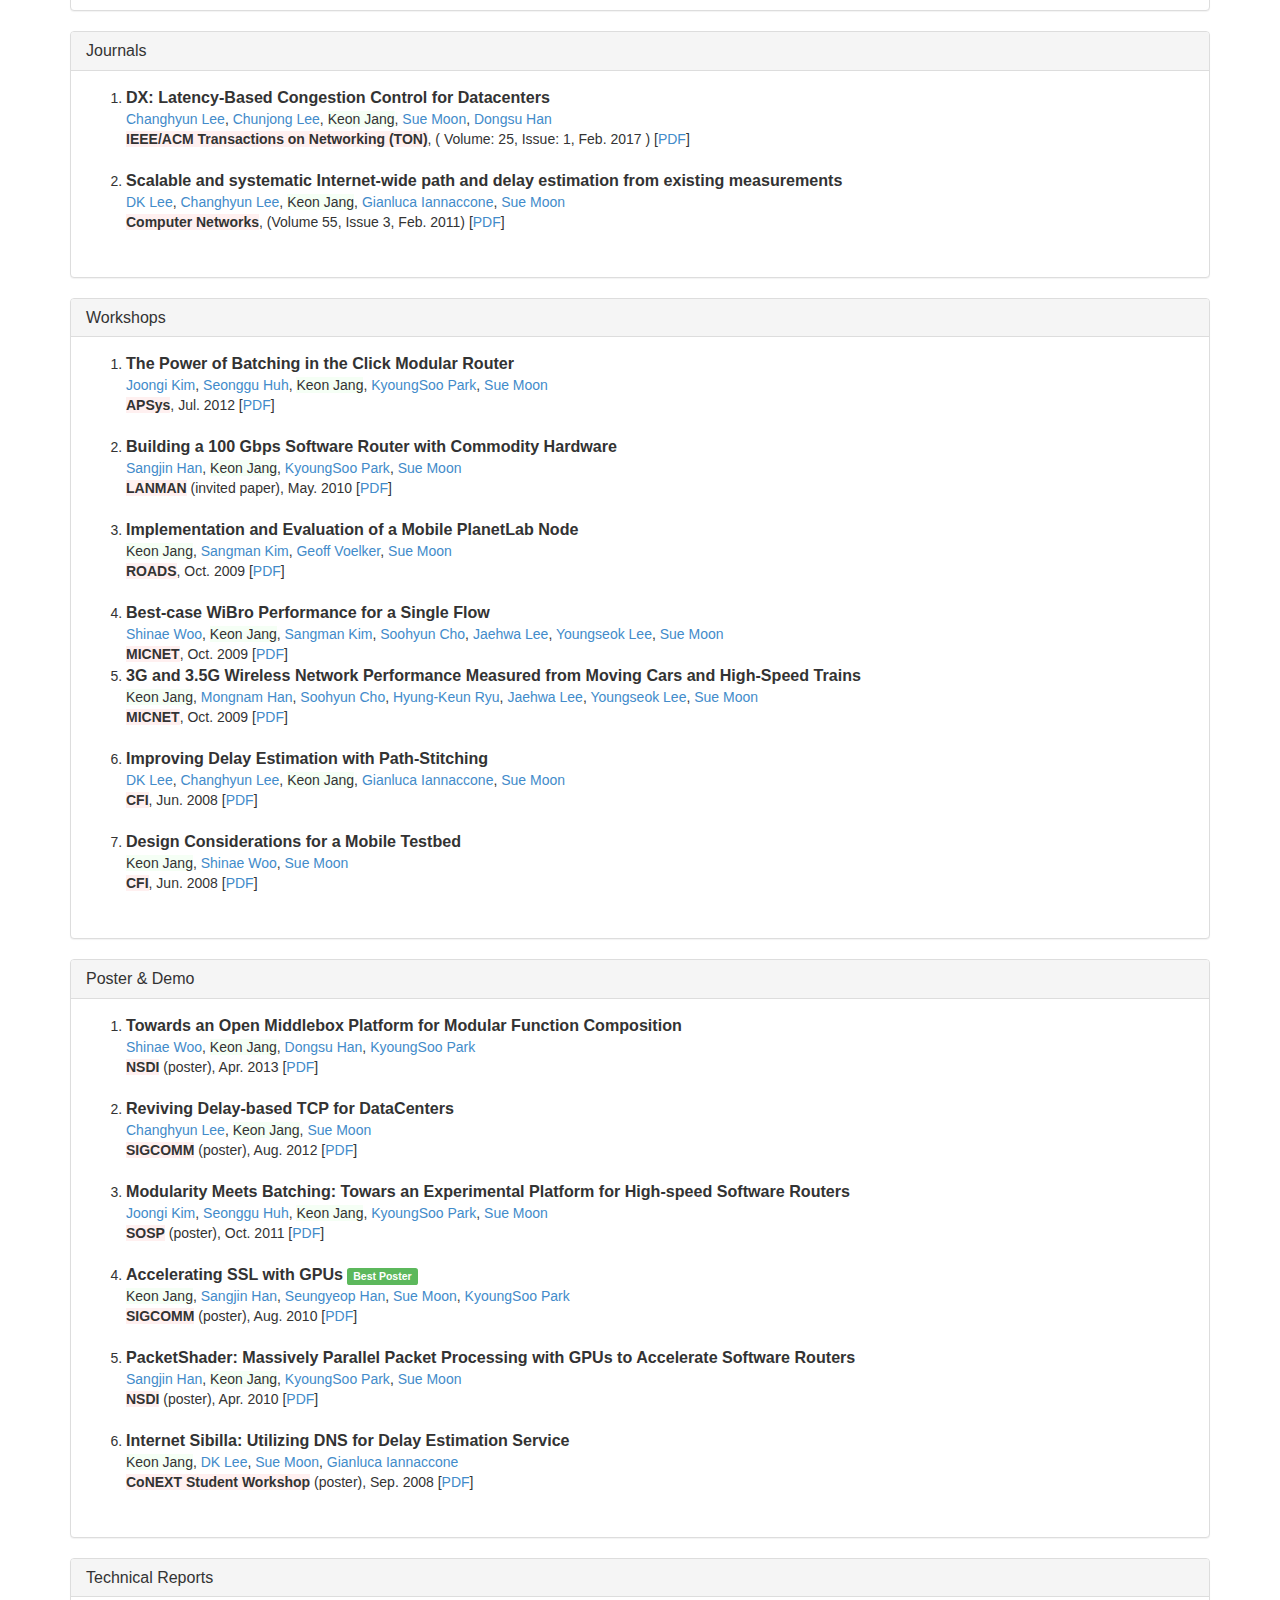
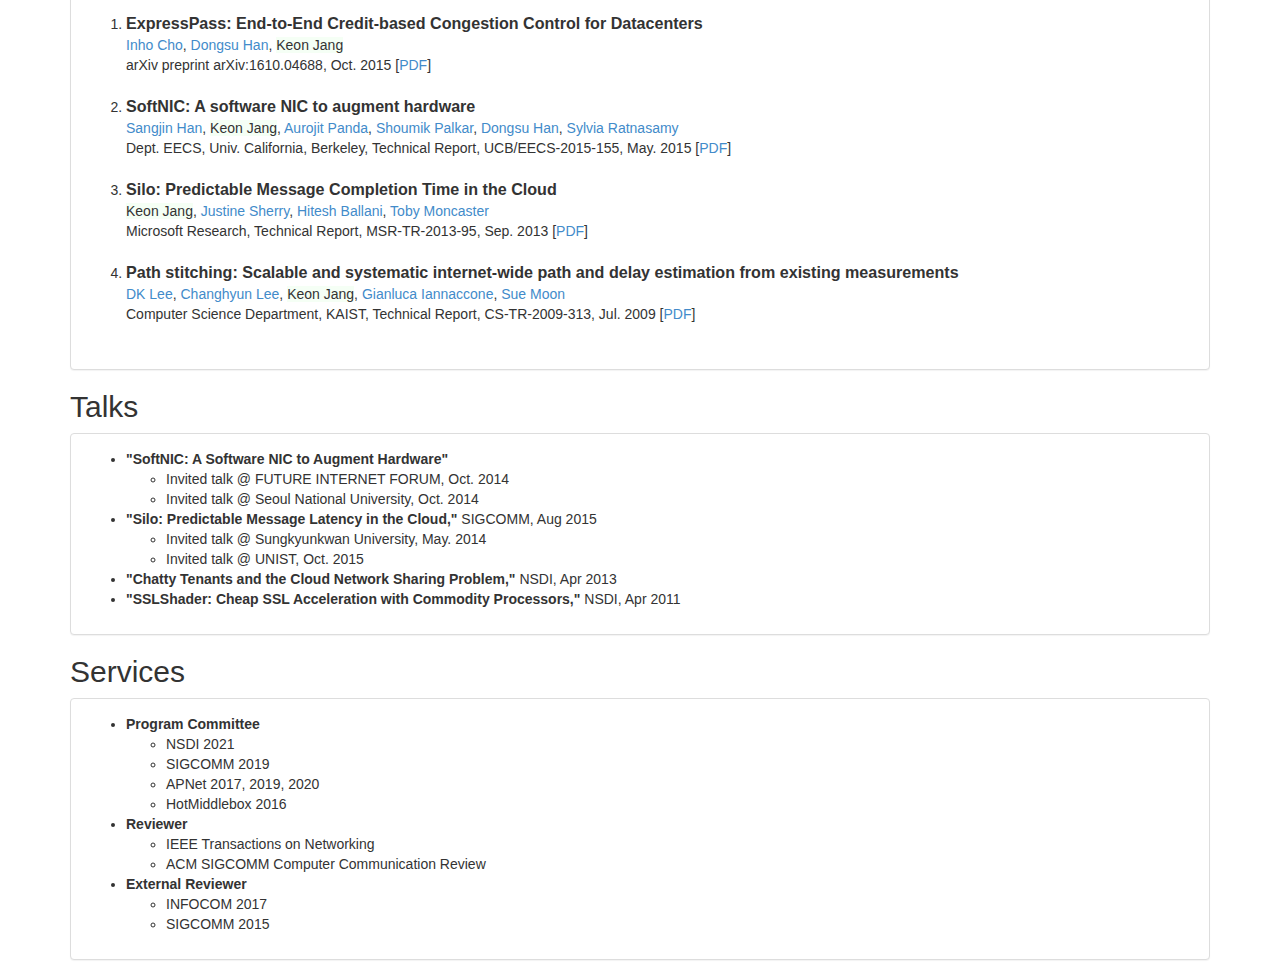
==== commit a2012393: "Update index.html" ====
--- a/index.html
+++ b/index.html
@@ -72,15 +72,22 @@
         </div>
        
 <p class="lead">
-I am a Software Engineer at <a href="https://www.rubrik.com"> Rubrik </a>.<br>	
-Previously, I was a tenure track Faculty at <a href="https://www.mpi-sws.org"> Max Planck Institute for Software Systems </a> from March 2019 to Dec 2020.
-From Jan. 2015 to Feb. 2019. I was a Software Engineer at <a href="https://research.google.com/teams/netsys/">Google Networking Infrastructure Team</a>.  
-From Nov. 2014 to Jan. 2015, I was a Research Scientist at <a href="http://www.intel.com">Intel</a> Labs.
-From Mar. 2012 to Mar. 2014, I was a Post-Doctoral Researcher at <a href="https://www.microsoft.com/en-us/research/lab/microsoft-research-cambridge/">Microsoft Research Cambridge</a>, UK.
-I received a Ph.D. in Computer Science at <a href="http://www.kaist.edu/html/en/index.html">KAIST</a> in 2012 under <a href="http://an.kaist.ac.kr/~sbmoon">Sue Moon</a> and <a href="http://www.ndsl.kaist.edu/~kyoungsoo/">KyoungSoo Park</a>.
-<br><br>
-My research interest in end-host networking support including NIC, Kernel, RDMA, and RPCs. 
-Since 2012, I researched network performance isolation and congestion control problems with the goal of providing latency guarantees in the datacenter networks. 	
+I am a Software Engineer at <a href="https://research.google.com/teams/netsys/"> Google, Networking Infrastructure</a>.<br>
+I am generally interested in data center networking, and improving the performance and reliability of large-scale systems. 
+</p>
+<p>
+I received Ph.D. in Computer Science at <a href="http://www.kaist.edu/html/en/index.html">KAIST</a> in 2012 under <a href="http://an.kaist.ac.kr/~sbmoon">Sue Moon</a> and <a href="http://www.ndsl.kaist.edu/~kyoungsoo/">KyoungSoo Park</a>.
+<br>
+Below is my employment history.
+<ul>
+  <li><a href="https://www.rubrik.com"> Rubrik </a>, Software Engineer, Dec. 2020 - May. 2023 </li>
+  <li><a href="https://www.mpi-sws.org"> Max Planck Institute for Software Systems </a>, Tenure Track Faculty, Mar. 2019 - Dec. 2020</li>
+  <li><a href="https://research.google.com/teams/netsys/">Google Networking Infrastructure, Software Engineer</a>, Jan. 2016 - Feb. 2019 </li>
+  <li><a href="http://www.intel.com">Intel</a> Labs, Research Scientist, Nov. 2014 - Jan. 2016</li>	
+  <li><a href="https://www.microsoft.com/en-us/research/lab/microsoft-research-cambridge/">Microsoft Research Cambridge</a>, UK., Post Doctoral Researcher, Mar. 2012 - Mar. 2014</li>
+</ul>
+<br>
+</p>
 <!--
 I am applying for a faculty position and below are my application packet.
 <ul>
@@ -640,8 +647,7 @@
 	//coauthors["dooyoung"] = "";
 	coauthors["youngseok"] = "http://yslee.cs-cnu.org/";
 	coauthors["geoff"] = "http://cseweb.ucsd.edu/~voelker/";
-	coauthors["noweb"] = "about:blank";
-	//coauthors["soohyun"] = "";
+		//coauthors["soohyun"] = "";
 	//coauthors["hyungkeun"] = "";
 	//coauthors["jaehwa"] = "";
 	
